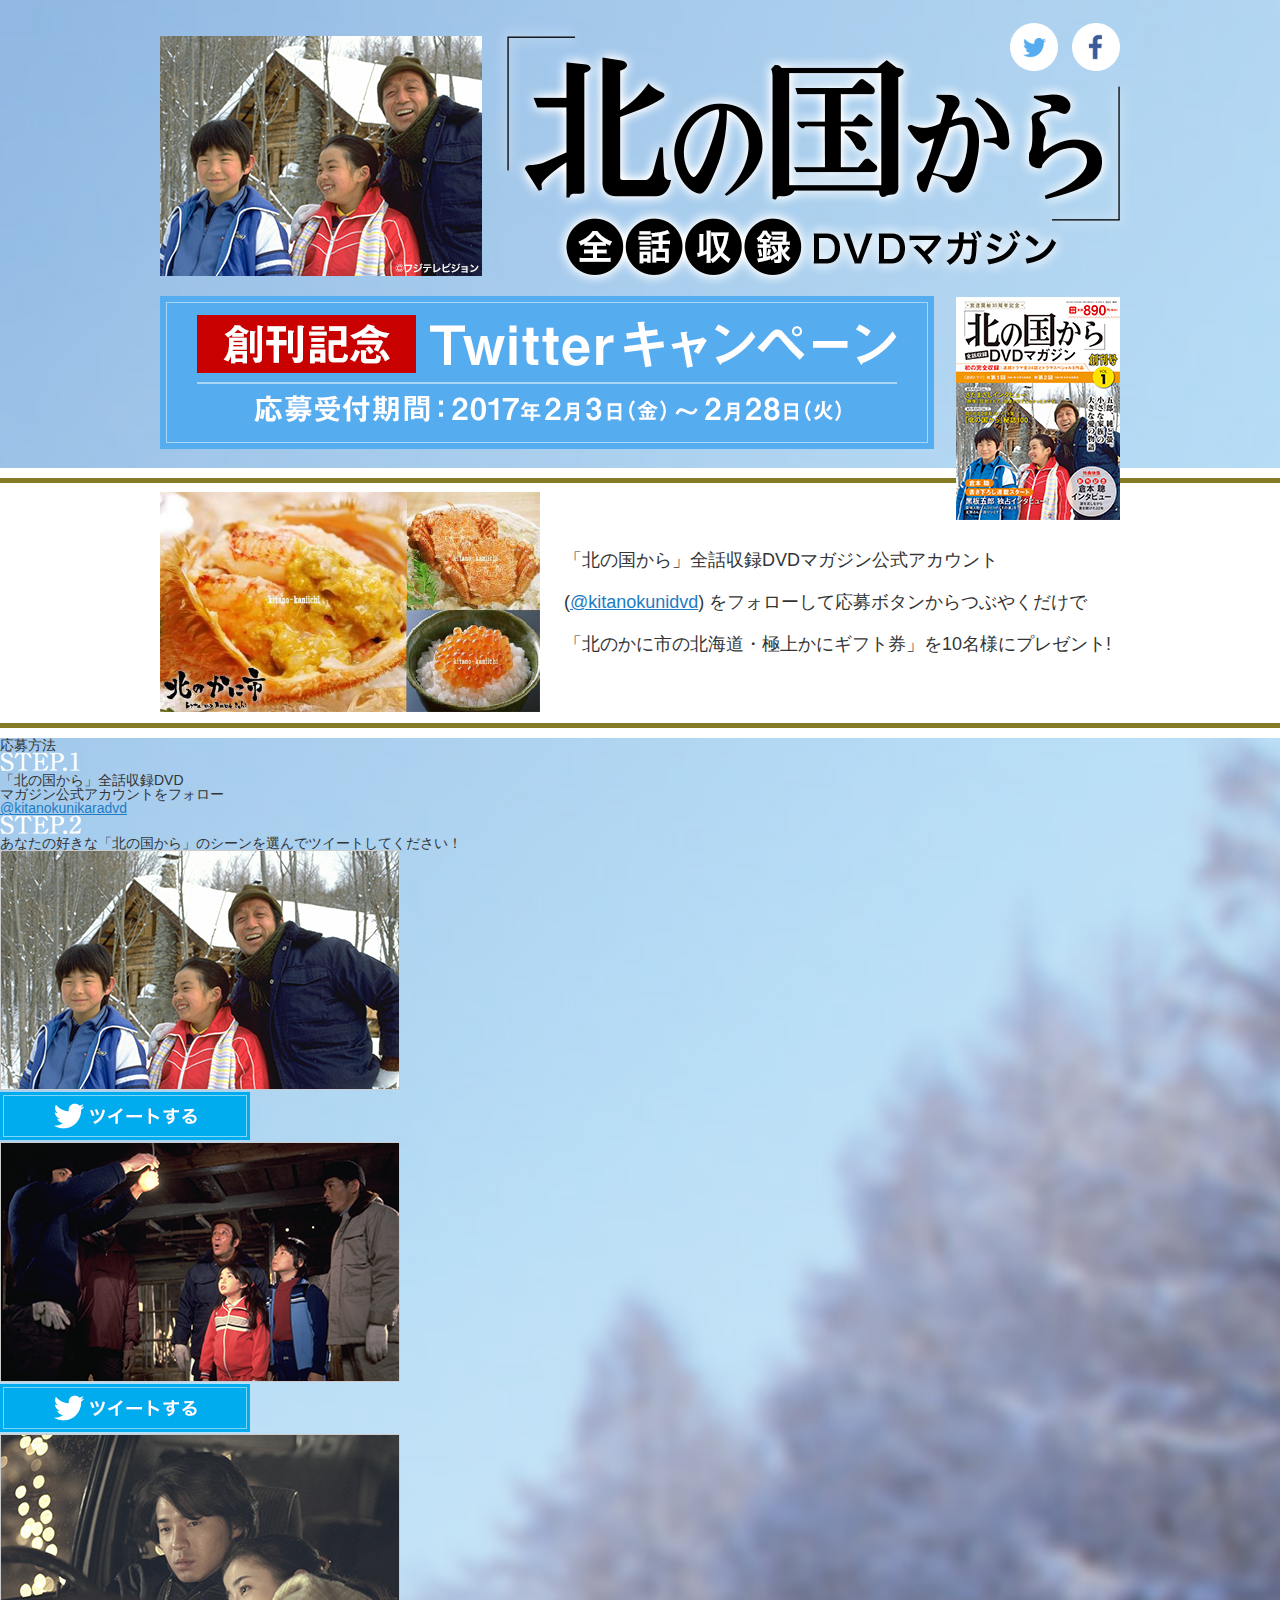
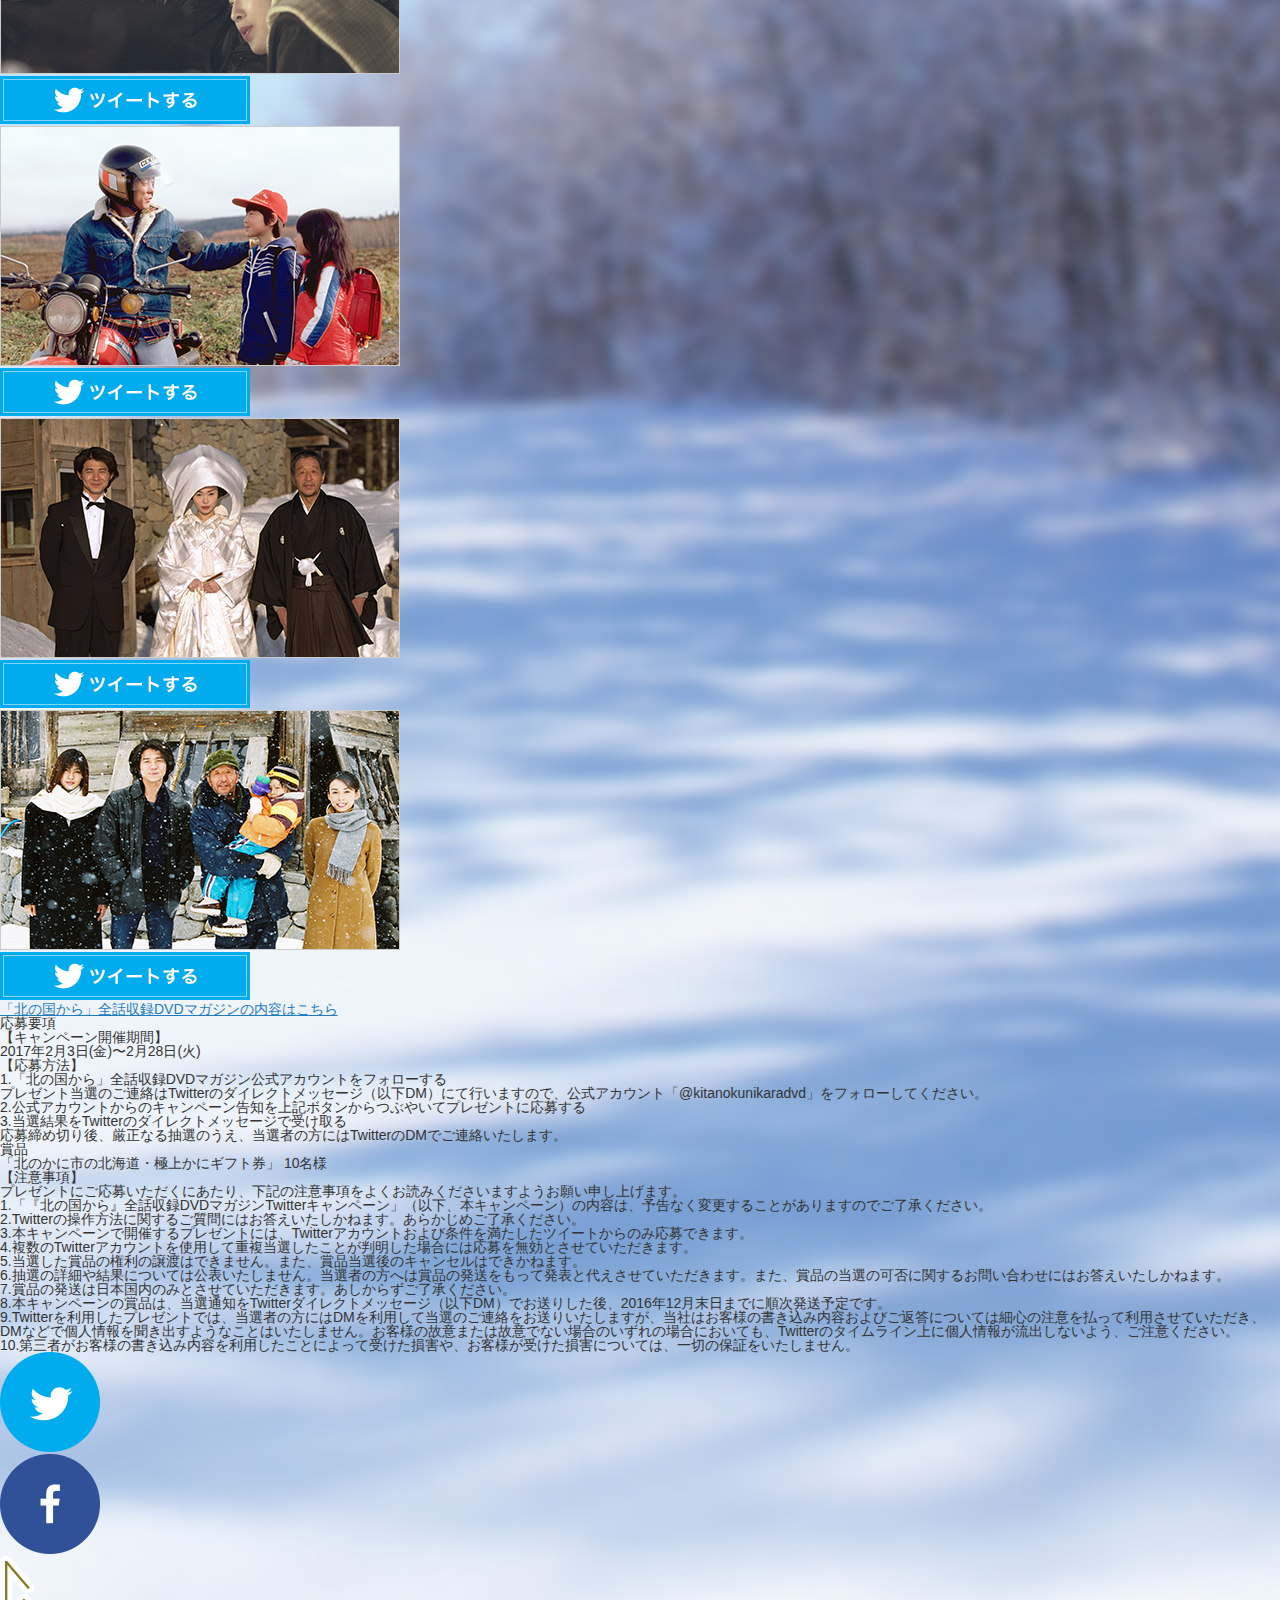
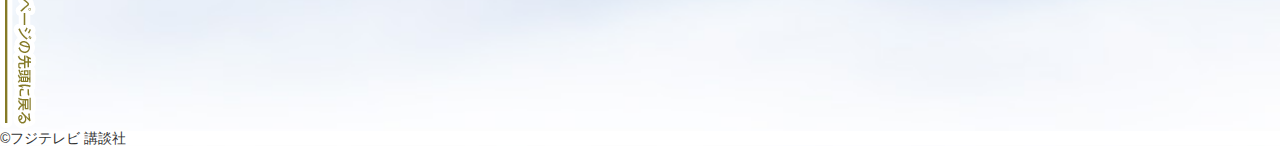
==== deploy/index.html @ 8d6d825a "[modify] 応募方法エリアの入れ子要素を変更" ====
<!DOCTYPE html>
<html lang="ja">
<head>
    <meta charset="UTF-8">
    <meta http-equiv="x-ua-compatible" content="ie=edge">
    <meta name="viewport" content="width=device-width, initial-scale=1">
    <meta name="keywords" content="ドラマ,田中邦衛,BSフジ" />
    <meta name="description" content="連続テレビドラマ全24話・ドラマスペシャル8作品を完全収録！ DVDマガジンだけの貴重な特典映像も満載！" />
    <meta property="og:title" content="国民的人気ドラマ「北の国から」初のDVDマガジンが創刊！">
    <meta property="og:url" content="http://kitanokunikara.jp/">
    <meta property="og:type" content="website" />
    <meta property="og:description" content="2017年2月28日(火)発売！連続テレビドラマ全24話・ドラマスペシャル8作品を完全収録！ DVDマガジンだけの貴重な特典映像も満載！">
    <meta property="og:image" content="http://pochi-pochi.net/images/ogp.png">
    <meta property="og:site_name" content="○○">
    <meta name="twitter:card" content="summary_large_image" />
    <meta name="twitter:title" content="○○" />
    <meta name="twitter:description" content="○○" />
    <meta name="twitter:image" content="http://pochi-pochi.net/images/ogp.png" />
    <title>「北の国から」全話収録DVDマガジン 2017年2月28日(火)創刊│講談社</title>
    <!--[if lt IE 9]><script src="//html5shiv.googlecode.com/svn/trunk/html5.js"></script><![endif]-->
    <link rel="stylesheet" type="text/css" media="all" href="styles/main.css">
</head>
<body id="top">
    <section class="mv_area">
        <div class="mv_contents">
            <h1><img src="images/mv_ttl.png" alt="北の国から 全話収録DVDマガジン"></h1>
            <p class="mv_copy">創刊記念Twitterキャンペーン 応募受付期間：2017年2月3日（金）〜2月28日（火）</p>
            <p class="mv_thumb">北の国から 全話収録DVDマガジン</p>
            <p class="mv_item">北の国から 全話収録DVDマガジン</p>
            <ul class="mv_sns">
                <li><a href=""><img src="images/mv_tw.png" alt="ツイートする" width="48"></a></li>
                <li><a href=""><img src="images/mv_fb.png" alt="Facebookでシェアする" width="48"></a></li>
            </ul>
        </div>
    </section><!-- .mv_area -->
    <section class="lead_area">
        <div class="lead_contents">
            <p class="lead_txt">「北の国から」全話収録DVDマガジン公式アカウント(<a href="">@kitanokunidvd</a>) をフォローして応募ボタンからつぶやくだけで「北のかに市の北海道・極上かにギフト券」を10名様にプレゼント!</p>
            <p class="lead_img"><img src="images/lead_img.png" alt="北のカニ市" width="380"></p>
        </div>
    </section><!-- .lead_area -->
    <section class="steps_area">
        <h2 class="steps_ttl">応募方法</h2>
        <div class="step1_wrap">
            <div class="step1 steps_box">
                <div class="steps_inner">
                    <h3 class="steps_num"><img src="images/step1_num.png" alt="STEP.1" width="80"></h3>
                    <p class="steps_desc">「北の国から」全話収録DVD<br>マガジン公式アカウントをフォロー</p>
                    <p class="steps_follow"><a href="">@kitanokunikaradvd</a></p>
                </div>
            </div>
        </div>
        <div class="step2 steps_box">
            <div class="steps_inner">
                <h3 class="steps_num"><img src="images/step2_num.png" alt="STEP.2" width="81"></h3>
                <p class="steps_desc">あなたの好きな「北の国から」のシーンを選んでツイートしてください！</p>
                <ul class="steps_tweet">
                    <li>
                        <p class="steps_tweet_thumb"><img src="images/steps_tweet_thumb1.png"></p>
                        <p class="steps_tweet_btn"><a href=""><img src="images/steps_tweet_btn.png" alt="ツイートする"></a></p>
                    </li>
                    <li>
                        <p class="steps_tweet_thumb"><img src="images/steps_tweet_thumb2.png"></p>
                        <p class="steps_tweet_btn"><a href=""><img src="images/steps_tweet_btn.png" alt="ツイートする"></a></p>
                    </li>
                    <li>
                        <p class="steps_tweet_thumb"><img src="images/steps_tweet_thumb3.png"></p>
                        <p class="steps_tweet_btn"><a href=""><img src="images/steps_tweet_btn.png" alt="ツイートする"></a></p>
                    </li>
                    <li>
                        <p class="steps_tweet_thumb"><img src="images/steps_tweet_thumb4.png"></p>
                        <p class="steps_tweet_btn"><a href=""><img src="images/steps_tweet_btn.png" alt="ツイートする"></a></p>
                    </li>
                    <li>
                        <p class="steps_tweet_thumb"><img src="images/steps_tweet_thumb5.png"></p>
                        <p class="steps_tweet_btn"><a href=""><img src="images/steps_tweet_btn.png" alt="ツイートする"></a></p>
                    </li>
                    <li>
                        <p class="steps_tweet_thumb"><img src="images/steps_tweet_thumb6.png"></p>
                        <p class="steps_tweet_btn"><img src="images/steps_tweet_btn.png" alt="ツイートする"></p>
                    </li>
                </ul>
            </div>
            <p class="steps_more_btn"><a href="">「北の国から」全話収録DVDマガジンの内容はこちら</a></p>
        </div>
    </section><!-- .steps_area -->
    <section class="guideline_area">
        <h2 class="guideline_ttl">応募要項</h2>
        <div class="guideline_contents">
            <h3 class="guideline_date">【キャンペーン開催期間】</h3>
            <p class="guideline_date_txt guideline_txt">2017年2月3日(金)〜2月28日(火)</p>
            <h3 class="guideline_howto">【応募方法】</h3>
            <ol class="guideline_howto_list guideline_txt">
                <li>1.「北の国から」全話収録DVDマガジン公式アカウントをフォローする<br>プレゼント当選のご連絡はTwitterのダイレクトメッセージ（以下DM）にて行いますので、公式アカウント「@kitanokunikaradvd」をフォローしてください。</li>
                <li>2.公式アカウントからのキャンペーン告知を上記ボタンからつぶやいてプレゼントに応募する</li>
                <li>3.当選結果をTwitterのダイレクトメッセージで受け取る<br>応募締め切り後、厳正なる抽選のうえ、当選者の方にはTwitterのDMでご連絡いたします。</li>
            </ol>
            <h3 class="guideline_present">賞品</h3>
            <p class="guideline_txt">「北のかに市の北海道・極上かにギフト券」 10名様</p>
            <h3 class="guideline_attention">【注意事項】</h3>
            <p class="guideline_attention_lead">プレゼントにご応募いただくにあたり、下記の注意事項をよくお読みくださいますようお願い申し上げます。</p>
            <ol class="guideline_attention_list guideline_txt">
                <li>1.「『北の国から』全話収録DVDマガジンTwitterキャンペーン」（以下、本キャンペーン）の内容は、予告なく変更することがありますのでご了承ください。</li>
                <li>2.Twitterの操作方法に関するご質問にはお答えいたしかねます。あらかじめご了承ください。</li>
                <li>3.本キャンペーンで開催するプレゼントには、Twitterアカウントおよび条件を満たしたツイートからのみ応募できます。</li>
                <li>4.複数のTwitterアカウントを使用して重複当選したことが判明した場合には応募を無効とさせていただきます。</li>
                <li>5.当選した賞品の権利の譲渡はできません。また、賞品当選後のキャンセルはできかねます。</li>
                <li>6.抽選の詳細や結果については公表いたしません。当選者の方へは賞品の発送をもって発表と代えさせていただきます。また、賞品の当選の可否に関するお問い合わせにはお答えいたしかねます。</li>
                <li>7.賞品の発送は日本国内のみとさせていただきます。あしからずご了承ください。</li>
                <li>8.本キャンペーンの賞品は、当選通知をTwitterダイレクトメッセージ（以下DM）でお送りした後、2016年12月末日までに順次発送予定です。</li>
                <li>9.Twitterを利用したプレゼントでは、当選者の方にはDMを利用して当選のご連絡をお送りいたしますが、当社はお客様の書き込み内容およびご返答については細心の注意を払って利用させていただき、DMなどで個人情報を聞き出すようなことはいたしません。お客様の故意または故意でない場合のいずれの場合においても、Twitterのタイムライン上に個人情報が流出しないよう、ご注意ください。</li>
                <li>10.第三者がお客様の書き込み内容を利用したことによって受けた損害や、お客様が受けた損害については、一切の保証をいたしません。</li>
            </ol>
        </div>
    </section><!-- .guideline_area -->
    <ul class="footer_sns">
        <li><a href=""><img src="images/footer_tw_btn.png" alt="ツイートする"></a></li>
        <li><a href=""><img src="images/footer_fb_btn.png" alt="Facebookでシェアする"></a></li>
    </ul>
    <p class="top_page_btn"><a href=""><img src="images/top_page_btn.png" alt="ページの先頭に戻る"></a></p>
    <footer>
        <p class="copyright">&copy;フジテレビ 講談社</p>
    </footer>
    <script src="scripts/main.js"></script>
</body>
</html>
---- deploy/styles/main.css ----
﻿html,body,div,span,applet,object,iframe,h1,h2,h3,h4,h5,h6,p,blockquote,pre,a,abbr,acronym,address,big,cite,code,del,dfn,em,img,ins,kbd,q,s,samp,small,strike,strong,sub,sup,tt,var,b,u,i,center,dl,dt,dd,ol,ul,li,fieldset,form,label,legend,table,caption,tbody,tfoot,thead,tr,th,td,article,aside,canvas,details,embed,figure,figcaption,footer,header,hgroup,menu,nav,output,ruby,section,summary,time,mark,audio,video{margin:0;padding:0;border:0;font-size:100%;font:inherit;vertical-align:baseline}article,aside,details,figcaption,figure,footer,header,hgroup,menu,nav,section{display:block}body{line-height:1}ol,ul{list-style:none}blockquote,q{quotes:none}blockquote:before,blockquote:after,q:before,q:after{content:'';content:none}table{border-collapse:collapse;border-spacing:0}.mv_area .mv_contents,.lead_area .lead_contents,footer .footer_contens{position:relative}@media screen and (min-width: 769px), print{.mv_area .mv_contents,.lead_area .lead_contents,footer .footer_contens{width:960px;margin-left:auto;margin-right:auto}}@media screen and (max-width: 768px){.mv_area .mv_contents,.lead_area .lead_contents,footer .footer_contens{width:87.5%;margin:0 auto}}@media screen and (max-width: 768px){.only_pc{display:none}}.only_sp{display:none}@media screen and (max-width: 768px){.only_sp{display:inherit}}@media screen and (min-width: 769px), print{.btnImg_hover{transition:all 0.3s cubic-bezier(0.42, 0, 0.58, 1)}.btnImg_hover:hover{opacity:0.6}}.subsmall{display:inline-block;text-indent:0;-webkit-transform:scale(0.8);-ms-transform:scale(0.8);transform:scale(0.8);-webkit-transform-origin:25% 70%;-ms-transform-origin:25% 70%;transform-origin:25% 70%}body{background-color:#fff;color:#333434;font-family:"ヒラギノ角ゴ ProN W3", "Hiragino Kaku Gothic ProN", "メイリオ", Meiryo, sans-serif}body>img{position:absolute}@media screen and (max-width: 768px){body>img{max-width:100%;height:auto}}@media screen and (min-width: 769px), print{body{font-size:14px;min-width:960px;background:url(../images/bg_overall.jpg) no-repeat 50% 0;background-size:100% auto}}@media screen and (max-width: 768px){body{min-width:inherit;-webkit-text-size-adjust:100%}}a,a:link,a:visited,a:hover,a:active{color:#1e7cc3}@media screen and (min-width: 769px), print{.mv_area .mv_contents{position:relative;margin:0 auto;padding-top:23px}}@media screen and (max-width: 768px){.mv_area .mv_contents{padding-top:20px}}@media screen and (min-width: 769px), print{.mv_area .mv_contents h1{position:absolute;top:23px;right:-13px}}@media screen and (min-width: 769px), print{.mv_area .mv_contents .mv_copy{position:absolute;top:296px;display:block;width:774px;height:153px;background:url("../images/mv_copy.png") no-repeat 50% 50%;text-indent:-9999px}}@media screen and (min-width: 769px), print{.mv_area .mv_contents .mv_thumb{position:absolute;top:36px;display:block;width:322px;height:240px;background:url("../images/mv_thumb.png") no-repeat 50% 50%;text-indent:-9999px}}@media screen and (min-width: 769px), print{.mv_area .mv_contents .mv_item{position:absolute;top:297px;right:0;display:block;width:164px;height:223px;background:url("../images/mv_item.png") no-repeat 50% 50%;text-indent:-9999px}}.mv_area .mv_contents .mv_sns{display:flex;justify-content:space-between;position:relative}@media screen and (min-width: 769px), print{.mv_area .mv_contents .mv_sns{width:110px;float:right}}.lead_area{clear:right}@media screen and (min-width: 769px), print{.lead_area{*zoom:1;margin-top:445px;background:url(../images/lead_bg.gif)}.lead_area:after{content:"";display:block;clear:both}}.lead_area .lead_contents{*zoom:1}.lead_area .lead_contents:after{content:"";display:block;clear:both}@media screen and (min-width: 769px), print{.lead_area .lead_contents{padding:9px 0}}@media screen and (min-width: 769px), print{.lead_area .lead_txt{float:right;width:556px;font-size:18px;line-height:2.33em;padding-top:48px}}@media screen and (min-width: 769px), print{.lead_area .lead_img{float:left}}.lead_area:before{content:"";display:block;height:15px;background:url(../images/lead_bg_top.gif) repeat-x}.lead_area:after{content:"";display:block;height:15px;background:url(../images/lead_bg_bottom.gif) repeat-x}footer{background-color:#fff}@media screen and (min-width: 769px), print{footer .footer_contens{margin:0 auto;padding:20px 0}}@media screen and (max-width: 768px){footer .footer_contens{padding:20px 0}}footer .footer_contens .copyright{text-align:center}@media screen and (min-width: 769px), print{footer .footer_contens .copyright{font-family:"Quicksand", "游ゴシック", "Yu Gothic", YuGothic, "ヒラギノ角ゴ ProN W3", "Hiragino Kaku Gothic ProN", "メイリオ", Meiryo, sans-serif;font-size:10px;line-height:1em}}@media screen and (max-width: 768px){footer .footer_contens .copyright{width:100%;font-size:8px}}

/*# sourceMappingURL=../_maps/main.css.map */
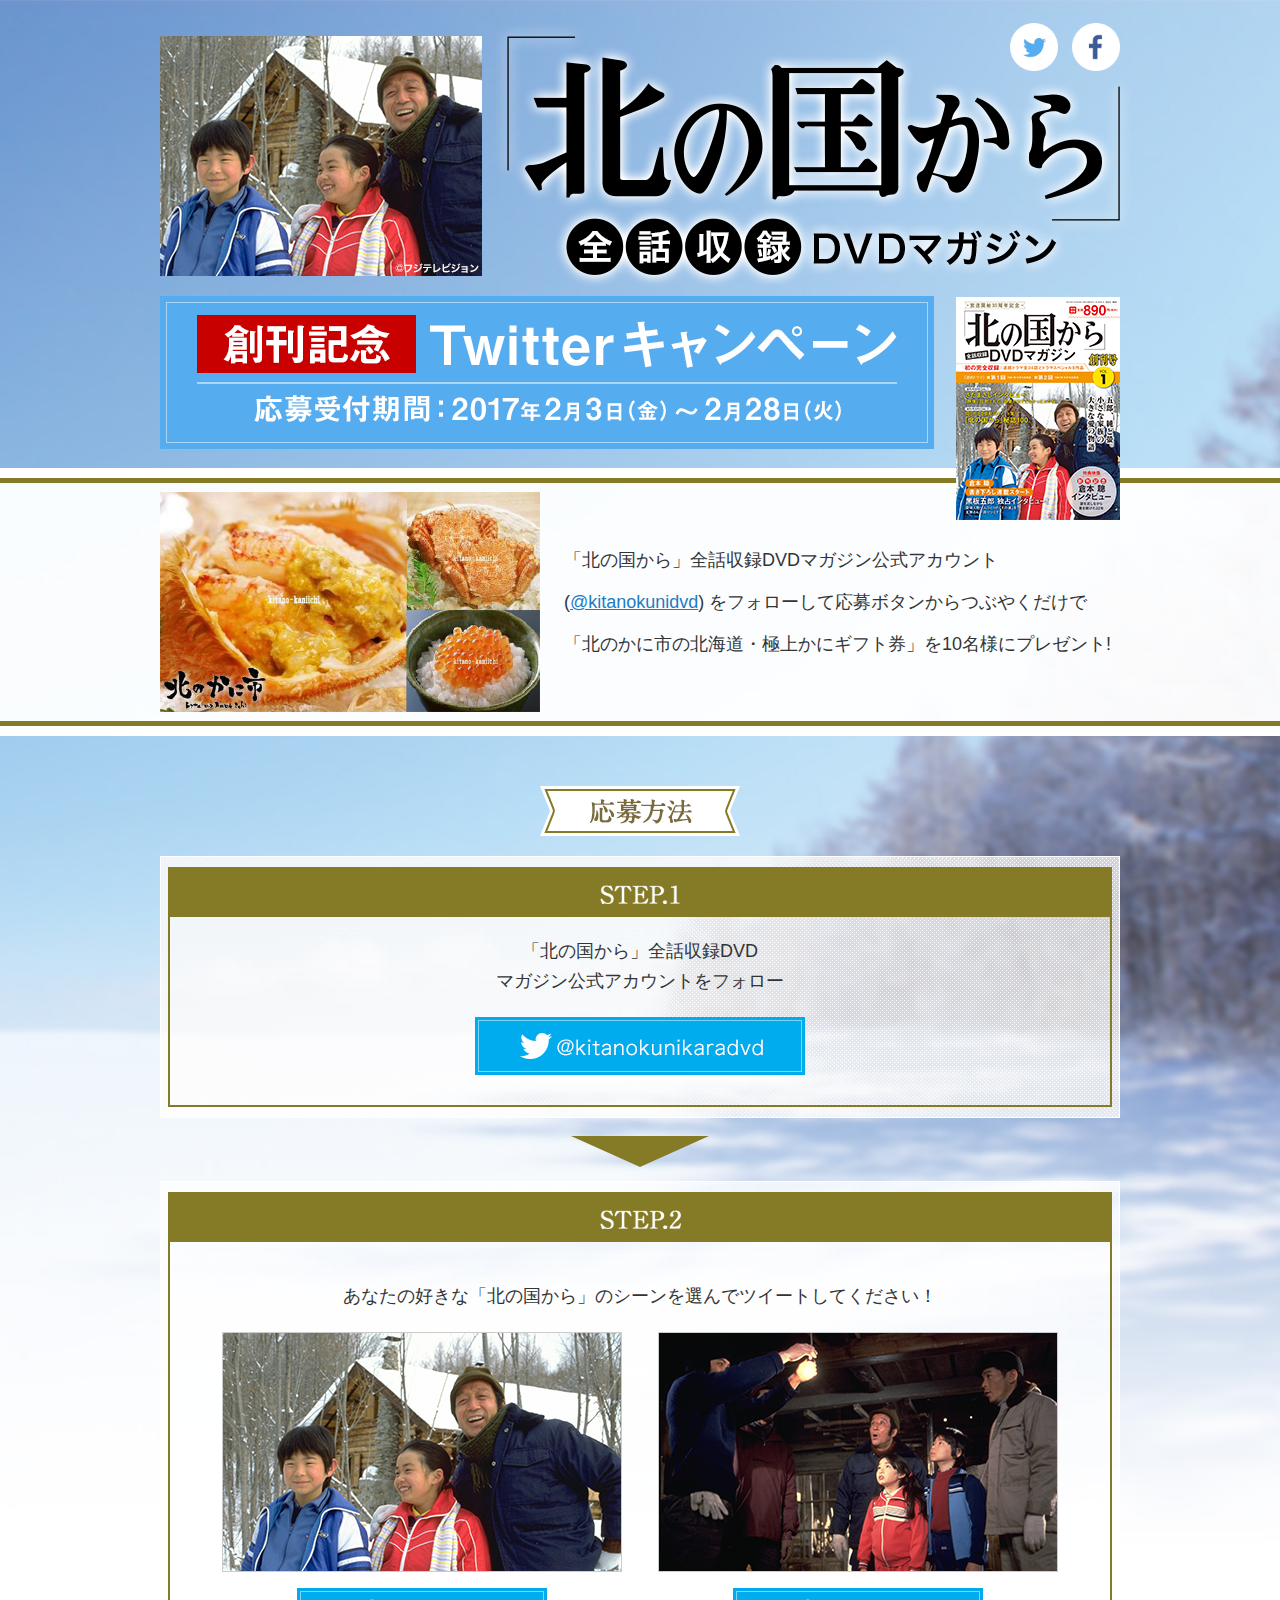
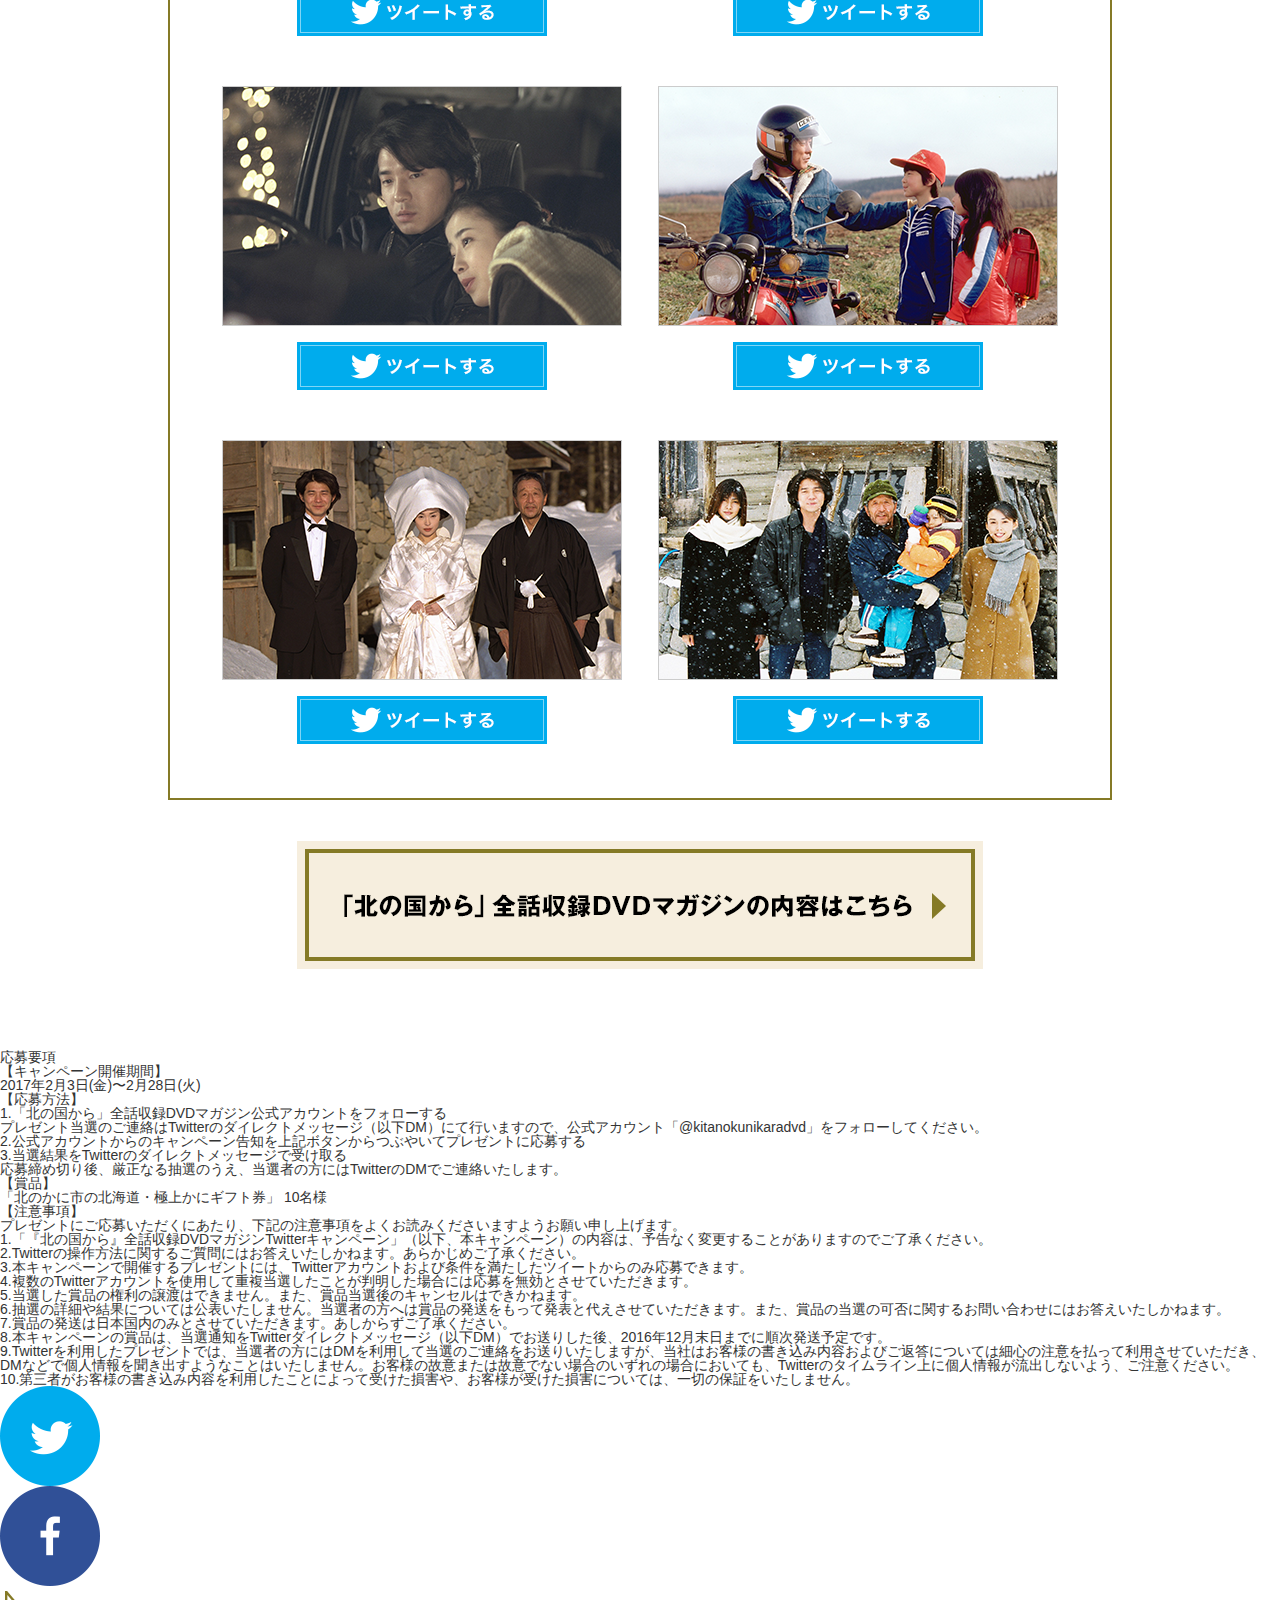
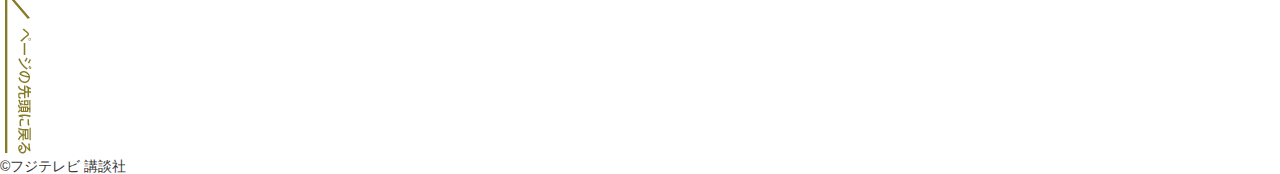
==== commit bf54d3c4: "[modify] 要素の入れ子構造を変更" ====
--- a/deploy/index.html
+++ b/deploy/index.html
@@ -81,8 +81,8 @@
                     </li>
                 </ul>
             </div>
-            <p class="steps_more_btn"><a href="">「北の国から」全話収録DVDマガジンの内容はこちら</a></p>
         </div>
+        <p class="steps_more_btn"><a href="">「北の国から」全話収録DVDマガジンの内容はこちら</a></p>
     </section><!-- .steps_area -->
     <section class="guideline_area">
         <h2 class="guideline_ttl">応募要項</h2>
@@ -95,7 +95,7 @@
                 <li>2.公式アカウントからのキャンペーン告知を上記ボタンからつぶやいてプレゼントに応募する</li>
                 <li>3.当選結果をTwitterのダイレクトメッセージで受け取る<br>応募締め切り後、厳正なる抽選のうえ、当選者の方にはTwitterのDMでご連絡いたします。</li>
             </ol>
-            <h3 class="guideline_present">賞品</h3>
+            <h3 class="guideline_present">【賞品】</h3>
             <p class="guideline_txt">「北のかに市の北海道・極上かにギフト券」 10名様</p>
             <h3 class="guideline_attention">【注意事項】</h3>
             <p class="guideline_attention_lead">プレゼントにご応募いただくにあたり、下記の注意事項をよくお読みくださいますようお願い申し上げます。</p>
--- a/deploy/styles/main.css
+++ b/deploy/styles/main.css
@@ -1,3 +1,3 @@
-﻿html,body,div,span,applet,object,iframe,h1,h2,h3,h4,h5,h6,p,blockquote,pre,a,abbr,acronym,address,big,cite,code,del,dfn,em,img,ins,kbd,q,s,samp,small,strike,strong,sub,sup,tt,var,b,u,i,center,dl,dt,dd,ol,ul,li,fieldset,form,label,legend,table,caption,tbody,tfoot,thead,tr,th,td,article,aside,canvas,details,embed,figure,figcaption,footer,header,hgroup,menu,nav,output,ruby,section,summary,time,mark,audio,video{margin:0;padding:0;border:0;font-size:100%;font:inherit;vertical-align:baseline}article,aside,details,figcaption,figure,footer,header,hgroup,menu,nav,section{display:block}body{line-height:1}ol,ul{list-style:none}blockquote,q{quotes:none}blockquote:before,blockquote:after,q:before,q:after{content:'';content:none}table{border-collapse:collapse;border-spacing:0}.mv_area .mv_contents,.lead_area .lead_contents,footer .footer_contens{position:relative}@media screen and (min-width: 769px), print{.mv_area .mv_contents,.lead_area .lead_contents,footer .footer_contens{width:960px;margin-left:auto;margin-right:auto}}@media screen and (max-width: 768px){.mv_area .mv_contents,.lead_area .lead_contents,footer .footer_contens{width:87.5%;margin:0 auto}}@media screen and (max-width: 768px){.only_pc{display:none}}.only_sp{display:none}@media screen and (max-width: 768px){.only_sp{display:inherit}}@media screen and (min-width: 769px), print{.btnImg_hover{transition:all 0.3s cubic-bezier(0.42, 0, 0.58, 1)}.btnImg_hover:hover{opacity:0.6}}.subsmall{display:inline-block;text-indent:0;-webkit-transform:scale(0.8);-ms-transform:scale(0.8);transform:scale(0.8);-webkit-transform-origin:25% 70%;-ms-transform-origin:25% 70%;transform-origin:25% 70%}body{background-color:#fff;color:#333434;font-family:"ヒラギノ角ゴ ProN W3", "Hiragino Kaku Gothic ProN", "メイリオ", Meiryo, sans-serif}body>img{position:absolute}@media screen and (max-width: 768px){body>img{max-width:100%;height:auto}}@media screen and (min-width: 769px), print{body{font-size:14px;min-width:960px;background:url(../images/bg_overall.jpg) no-repeat 50% 0;background-size:100% auto}}@media screen and (max-width: 768px){body{min-width:inherit;-webkit-text-size-adjust:100%}}a,a:link,a:visited,a:hover,a:active{color:#1e7cc3}@media screen and (min-width: 769px), print{.mv_area .mv_contents{position:relative;margin:0 auto;padding-top:23px}}@media screen and (max-width: 768px){.mv_area .mv_contents{padding-top:20px}}@media screen and (min-width: 769px), print{.mv_area .mv_contents h1{position:absolute;top:23px;right:-13px}}@media screen and (min-width: 769px), print{.mv_area .mv_contents .mv_copy{position:absolute;top:296px;display:block;width:774px;height:153px;background:url("../images/mv_copy.png") no-repeat 50% 50%;text-indent:-9999px}}@media screen and (min-width: 769px), print{.mv_area .mv_contents .mv_thumb{position:absolute;top:36px;display:block;width:322px;height:240px;background:url("../images/mv_thumb.png") no-repeat 50% 50%;text-indent:-9999px}}@media screen and (min-width: 769px), print{.mv_area .mv_contents .mv_item{position:absolute;top:297px;right:0;display:block;width:164px;height:223px;background:url("../images/mv_item.png") no-repeat 50% 50%;text-indent:-9999px}}.mv_area .mv_contents .mv_sns{display:flex;justify-content:space-between;position:relative}@media screen and (min-width: 769px), print{.mv_area .mv_contents .mv_sns{width:110px;float:right}}.lead_area{clear:right}@media screen and (min-width: 769px), print{.lead_area{*zoom:1;margin-top:445px;background:url(../images/lead_bg.gif)}.lead_area:after{content:"";display:block;clear:both}}.lead_area .lead_contents{*zoom:1}.lead_area .lead_contents:after{content:"";display:block;clear:both}@media screen and (min-width: 769px), print{.lead_area .lead_contents{padding:9px 0}}@media screen and (min-width: 769px), print{.lead_area .lead_txt{float:right;width:556px;font-size:18px;line-height:2.33em;padding-top:48px}}@media screen and (min-width: 769px), print{.lead_area .lead_img{float:left}}.lead_area:before{content:"";display:block;height:15px;background:url(../images/lead_bg_top.gif) repeat-x}.lead_area:after{content:"";display:block;height:15px;background:url(../images/lead_bg_bottom.gif) repeat-x}footer{background-color:#fff}@media screen and (min-width: 769px), print{footer .footer_contens{margin:0 auto;padding:20px 0}}@media screen and (max-width: 768px){footer .footer_contens{padding:20px 0}}footer .footer_contens .copyright{text-align:center}@media screen and (min-width: 769px), print{footer .footer_contens .copyright{font-family:"Quicksand", "游ゴシック", "Yu Gothic", YuGothic, "ヒラギノ角ゴ ProN W3", "Hiragino Kaku Gothic ProN", "メイリオ", Meiryo, sans-serif;font-size:10px;line-height:1em}}@media screen and (max-width: 768px){footer .footer_contens .copyright{width:100%;font-size:8px}}
+﻿html,body,div,span,applet,object,iframe,h1,h2,h3,h4,h5,h6,p,blockquote,pre,a,abbr,acronym,address,big,cite,code,del,dfn,em,img,ins,kbd,q,s,samp,small,strike,strong,sub,sup,tt,var,b,u,i,center,dl,dt,dd,ol,ul,li,fieldset,form,label,legend,table,caption,tbody,tfoot,thead,tr,th,td,article,aside,canvas,details,embed,figure,figcaption,footer,header,hgroup,menu,nav,output,ruby,section,summary,time,mark,audio,video{margin:0;padding:0;border:0;font-size:100%;font:inherit;vertical-align:baseline}article,aside,details,figcaption,figure,footer,header,hgroup,menu,nav,section{display:block}body{line-height:1}ol,ul{list-style:none}blockquote,q{quotes:none}blockquote:before,blockquote:after,q:before,q:after{content:'';content:none}table{border-collapse:collapse;border-spacing:0}.mv_area .mv_contents,.lead_area .lead_contents,.steps_area,footer .footer_contens{position:relative}@media screen and (min-width: 769px), print{.mv_area .mv_contents,.lead_area .lead_contents,.steps_area,footer .footer_contens{width:960px;margin-left:auto;margin-right:auto}}@media screen and (max-width: 768px){.mv_area .mv_contents,.lead_area .lead_contents,.steps_area,footer .footer_contens{width:87.5%;margin:0 auto}}@media screen and (max-width: 768px){.only_pc{display:none}}.only_sp{display:none}@media screen and (max-width: 768px){.only_sp{display:inherit}}@media screen and (min-width: 769px), print{.btnImg_hover{transition:all 0.3s cubic-bezier(0.42, 0, 0.58, 1)}.btnImg_hover:hover{opacity:0.6}}.subsmall{display:inline-block;text-indent:0;-webkit-transform:scale(0.8);-ms-transform:scale(0.8);transform:scale(0.8);-webkit-transform-origin:25% 70%;-ms-transform-origin:25% 70%;transform-origin:25% 70%}body{background-color:#fff;color:#333434;font-family:"ヒラギノ角ゴ ProN W3", "Hiragino Kaku Gothic ProN", "メイリオ", Meiryo, sans-serif}body img{vertical-align:bottom}@media screen and (max-width: 768px){body img{max-width:100%;height:auto}}@media screen and (min-width: 769px), print{body{font-size:14px;min-width:960px;background:url(../images/bg_overall.jpg) no-repeat 50% 0;background-size:100% auto}}@media screen and (max-width: 768px){body{min-width:inherit;-webkit-text-size-adjust:100%}}a,a:link,a:visited,a:hover,a:active{color:#1e7cc3}@media screen and (min-width: 769px), print{.mv_area .mv_contents{position:relative;margin:0 auto;padding-top:23px}}@media screen and (max-width: 768px){.mv_area .mv_contents{padding-top:20px}}@media screen and (min-width: 769px), print{.mv_area .mv_contents h1{position:absolute;top:23px;right:-13px}}@media screen and (min-width: 769px), print{.mv_area .mv_contents .mv_copy{position:absolute;top:296px;display:block;width:774px;height:153px;background:url("../images/mv_copy.png") no-repeat 50% 50%;text-indent:-9999px}}@media screen and (min-width: 769px), print{.mv_area .mv_contents .mv_thumb{position:absolute;top:36px;display:block;width:322px;height:240px;background:url("../images/mv_thumb.png") no-repeat 50% 50%;text-indent:-9999px}}@media screen and (min-width: 769px), print{.mv_area .mv_contents .mv_item{position:absolute;top:297px;right:0;display:block;width:164px;height:223px;background:url("../images/mv_item.png") no-repeat 50% 50%;text-indent:-9999px}}.mv_area .mv_contents .mv_sns{display:flex;justify-content:space-between;position:relative}@media screen and (min-width: 769px), print{.mv_area .mv_contents .mv_sns{width:110px;float:right}}.lead_area{clear:right}@media screen and (min-width: 769px), print{.lead_area{margin:445px 0 50px;background:url(../images/lead_bg.png)}}.lead_area .lead_contents{*zoom:1}.lead_area .lead_contents:after{content:"";display:block;clear:both}@media screen and (min-width: 769px), print{.lead_area .lead_contents{padding:9px 0}}@media screen and (min-width: 769px), print{.lead_area .lead_txt{float:right;width:556px;font-size:18px;line-height:2.33em;padding-top:48px}}@media screen and (min-width: 769px), print{.lead_area .lead_img{float:left}}.lead_area:before{content:"";display:block;height:15px;background:url(../images/lead_bg_top.png) repeat-x}.lead_area:after{content:"";display:block;height:15px;background:url(../images/lead_bg_bottom.png) repeat-x}@media screen and (min-width: 769px), print{.steps_area{margin-bottom:81px}}@media screen and (min-width: 769px), print{.steps_area .steps_ttl{margin:0 auto 20px;display:block;width:200px;height:50px;background:url("../images/step1_ttl.png") no-repeat 50% 50%;text-indent:-9999px}}.steps_area .steps_box{background:url(../images/steps_bg.png)}@media screen and (min-width: 769px), print{.steps_area .steps_box{padding:10px 0;border:1px solid #fff}}@media screen and (min-width: 769px), print{.steps_area .steps_inner{width:940px;margin:0 auto;border:2px solid #857a26}}.steps_area .steps_num{background-color:#857a26;text-align:center}@media screen and (min-width: 769px), print{.steps_area .steps_num{padding:16px 0 13px}}.steps_area .steps_desc{text-align:center}@media screen and (min-width: 769px), print{.steps_area .steps_desc{font-size:18px;line-height:1.66em}}.steps_area .step1_wrap:after{content:"";display:block;height:31px;margin-bottom:14px;background:url(../images/steps_next.png) no-repeat 50% 0}@media screen and (min-width: 769px), print{.steps_area .step1{margin-bottom:18px}}@media screen and (min-width: 769px), print{.steps_area .step1 .steps_desc{margin:20px 0}}.steps_area .step1 .steps_follow{margin:0 auto}@media screen and (min-width: 769px), print{.steps_area .step1 .steps_follow{margin-bottom:30px;display:block;width:330px;height:58px;background:url("../images/steps_follow_btn.png") no-repeat 50% 50%;text-indent:-9999px}.steps_area .step1 .steps_follow>a{display:block;height:58px}}@media screen and (min-width: 769px), print{.steps_area .step2 .steps_desc{margin:40px 0 20px}}.steps_area .step2 .steps_tweet{display:flex;flex-wrap:wrap;justify-content:space-between;margin:0 auto}@media screen and (min-width: 769px), print{.steps_area .step2 .steps_tweet{width:836px}}@media screen and (min-width: 769px), print{.steps_area .step2 .steps_tweet li{margin-bottom:50px}}@media screen and (min-width: 769px), print{.steps_area .step2 .steps_tweet li .steps_tweet_thumb{margin-bottom:16px}}.steps_area .step2 .steps_tweet li .steps_tweet_btn{text-align:center}.steps_area .step2 .steps_tweet li .steps_tweet_btn a{display:block}@media screen and (min-width: 769px), print{.steps_area .step2 .steps_tweet li:nth-child(5),.steps_area .step2 .steps_tweet li:last-child{margin-bottom:54px}}.steps_area .steps_more_btn{margin:0 auto}@media screen and (min-width: 769px), print{.steps_area .steps_more_btn{margin-top:30px;display:block;width:686px;height:128px;background:url("../images/steps_more_btn.png") no-repeat 50% 50%;text-indent:-9999px}}footer{background-color:#fff}@media screen and (min-width: 769px), print{footer .footer_contens{margin:0 auto;padding:20px 0}}@media screen and (max-width: 768px){footer .footer_contens{padding:20px 0}}footer .footer_contens .copyright{text-align:center}@media screen and (min-width: 769px), print{footer .footer_contens .copyright{font-family:"Quicksand", "游ゴシック", "Yu Gothic", YuGothic, "ヒラギノ角ゴ ProN W3", "Hiragino Kaku Gothic ProN", "メイリオ", Meiryo, sans-serif;font-size:10px;line-height:1em}}@media screen and (max-width: 768px){footer .footer_contens .copyright{width:100%;font-size:8px}}
 
 /*# sourceMappingURL=../_maps/main.css.map */
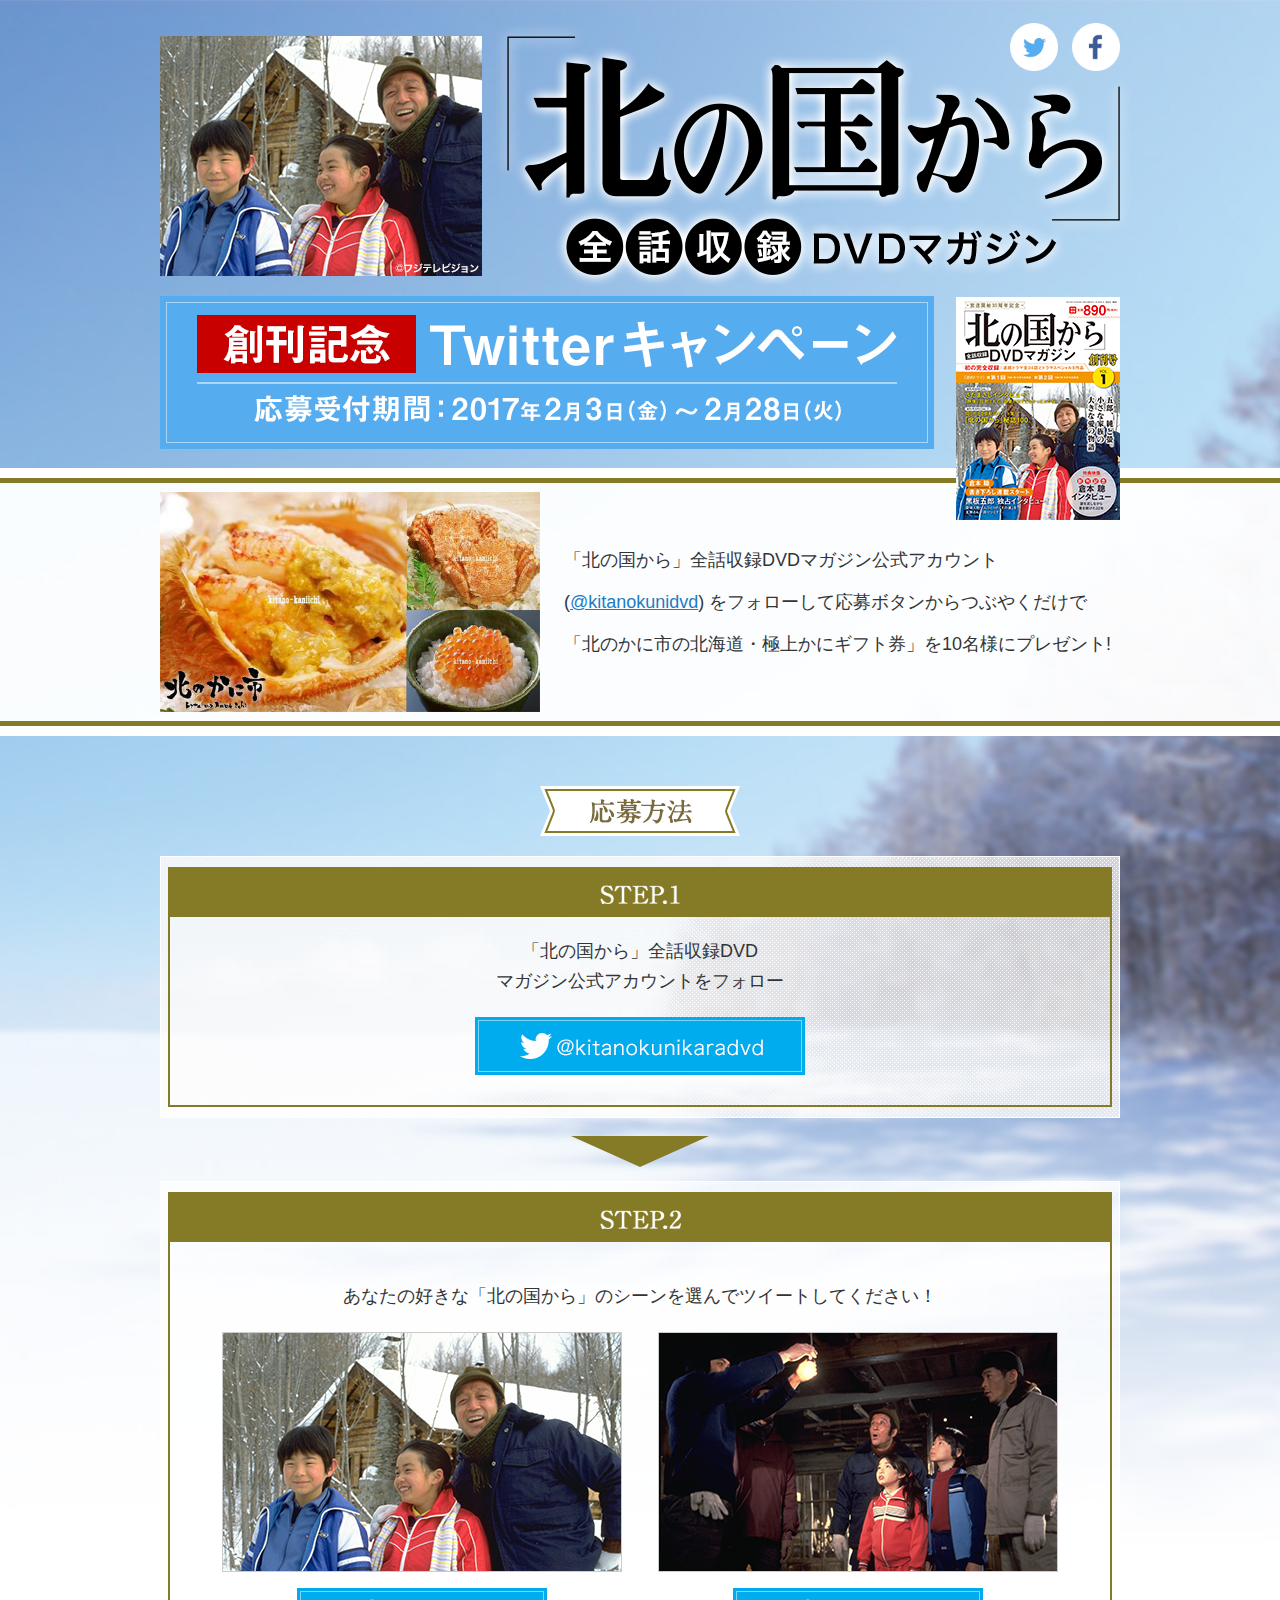
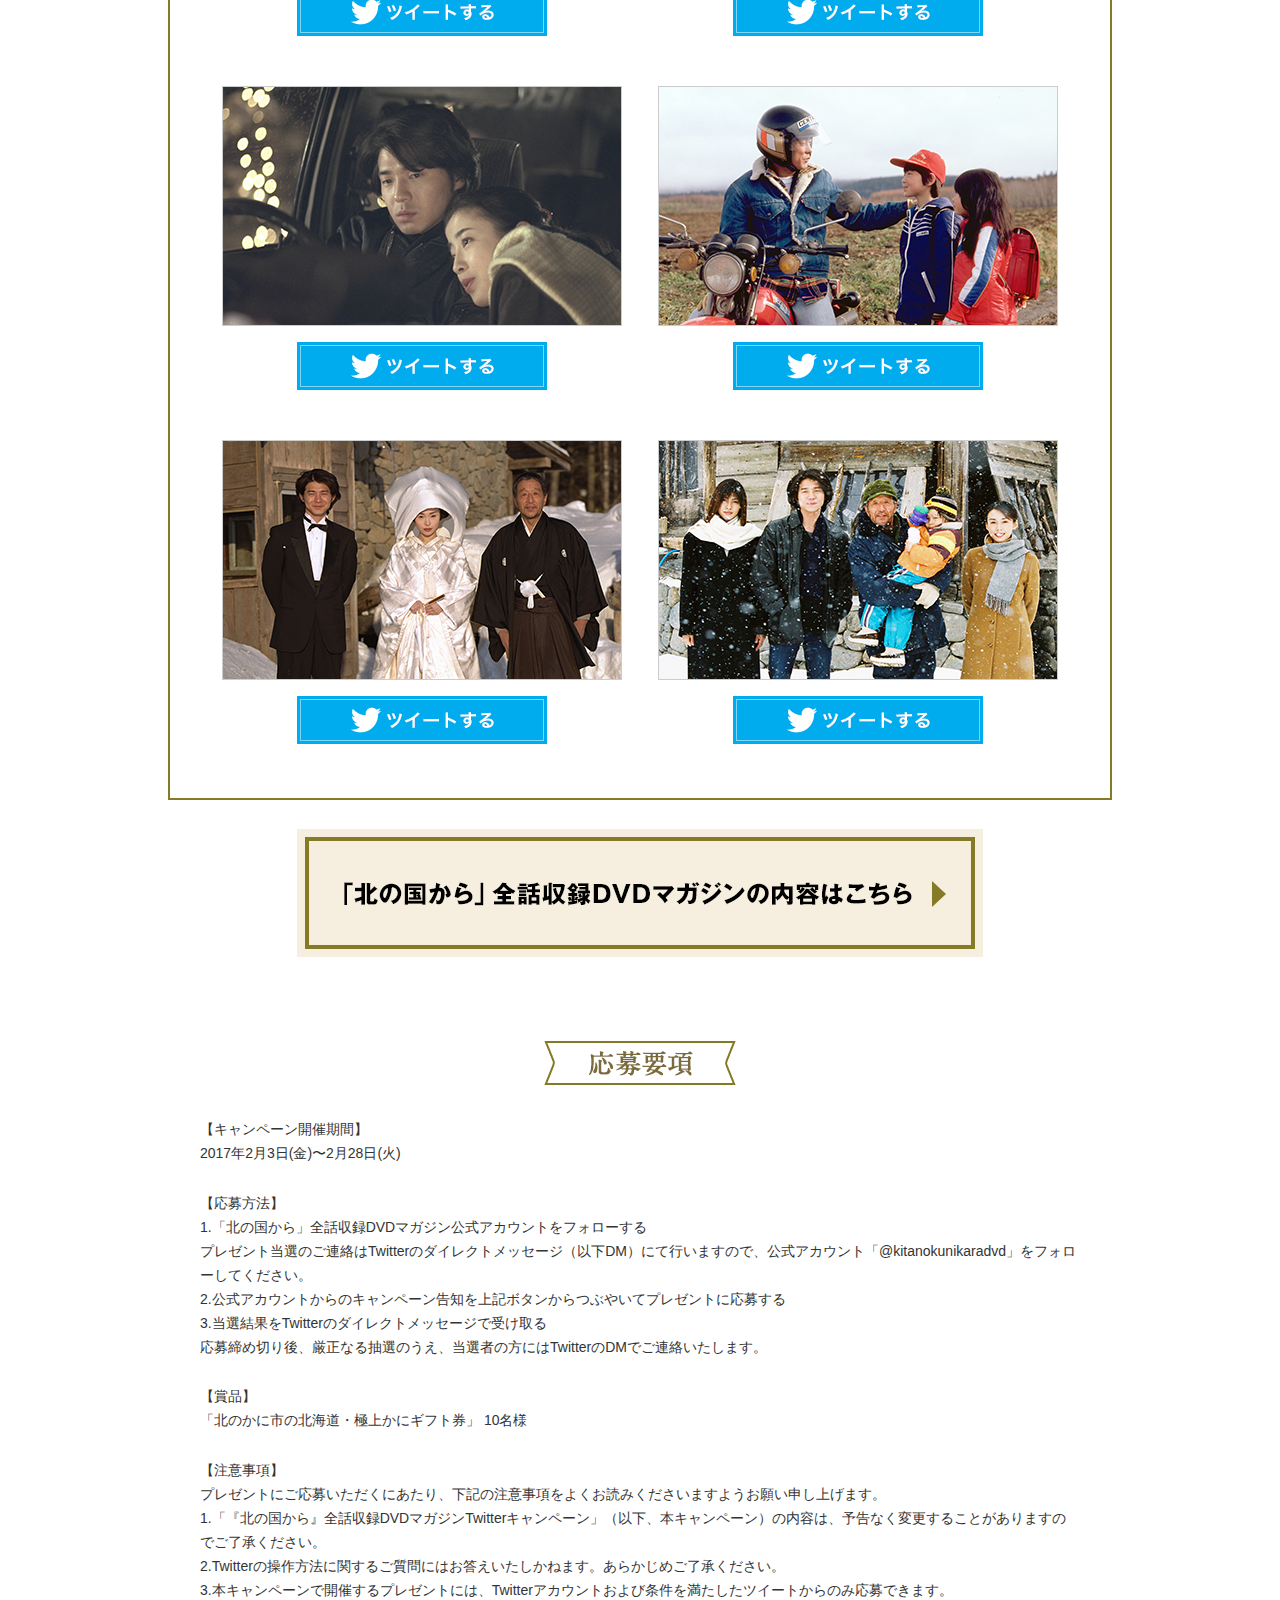
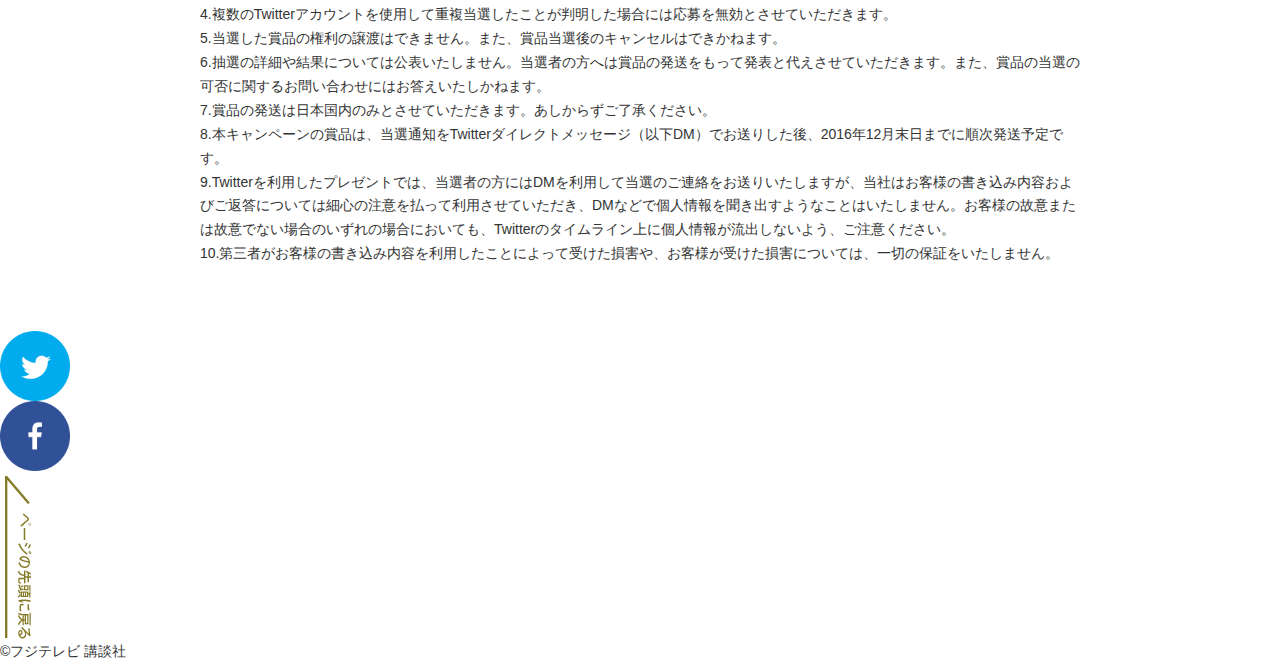
==== commit 1b8089d7: "[modify] 画像サイズの変更" ====
--- a/deploy/index.html
+++ b/deploy/index.html
@@ -114,8 +114,8 @@
         </div>
     </section><!-- .guideline_area -->
     <ul class="footer_sns">
-        <li><a href=""><img src="images/footer_tw_btn.png" alt="ツイートする"></a></li>
-        <li><a href=""><img src="images/footer_fb_btn.png" alt="Facebookでシェアする"></a></li>
+        <li><a href=""><img src="images/footer_tw_btn.png" alt="ツイートする" width="70"></a></li>
+        <li><a href=""><img src="images/footer_fb_btn.png" alt="Facebookでシェアする" width="70"></a></li>
     </ul>
     <p class="top_page_btn"><a href=""><img src="images/top_page_btn.png" alt="ページの先頭に戻る"></a></p>
     <footer>
--- a/deploy/styles/main.css
+++ b/deploy/styles/main.css
@@ -1,3 +1,3 @@
-﻿html,body,div,span,applet,object,iframe,h1,h2,h3,h4,h5,h6,p,blockquote,pre,a,abbr,acronym,address,big,cite,code,del,dfn,em,img,ins,kbd,q,s,samp,small,strike,strong,sub,sup,tt,var,b,u,i,center,dl,dt,dd,ol,ul,li,fieldset,form,label,legend,table,caption,tbody,tfoot,thead,tr,th,td,article,aside,canvas,details,embed,figure,figcaption,footer,header,hgroup,menu,nav,output,ruby,section,summary,time,mark,audio,video{margin:0;padding:0;border:0;font-size:100%;font:inherit;vertical-align:baseline}article,aside,details,figcaption,figure,footer,header,hgroup,menu,nav,section{display:block}body{line-height:1}ol,ul{list-style:none}blockquote,q{quotes:none}blockquote:before,blockquote:after,q:before,q:after{content:'';content:none}table{border-collapse:collapse;border-spacing:0}.mv_area .mv_contents,.lead_area .lead_contents,.steps_area,footer .footer_contens{position:relative}@media screen and (min-width: 769px), print{.mv_area .mv_contents,.lead_area .lead_contents,.steps_area,footer .footer_contens{width:960px;margin-left:auto;margin-right:auto}}@media screen and (max-width: 768px){.mv_area .mv_contents,.lead_area .lead_contents,.steps_area,footer .footer_contens{width:87.5%;margin:0 auto}}@media screen and (max-width: 768px){.only_pc{display:none}}.only_sp{display:none}@media screen and (max-width: 768px){.only_sp{display:inherit}}@media screen and (min-width: 769px), print{.btnImg_hover{transition:all 0.3s cubic-bezier(0.42, 0, 0.58, 1)}.btnImg_hover:hover{opacity:0.6}}.subsmall{display:inline-block;text-indent:0;-webkit-transform:scale(0.8);-ms-transform:scale(0.8);transform:scale(0.8);-webkit-transform-origin:25% 70%;-ms-transform-origin:25% 70%;transform-origin:25% 70%}body{background-color:#fff;color:#333434;font-family:"ヒラギノ角ゴ ProN W3", "Hiragino Kaku Gothic ProN", "メイリオ", Meiryo, sans-serif}body img{vertical-align:bottom}@media screen and (max-width: 768px){body img{max-width:100%;height:auto}}@media screen and (min-width: 769px), print{body{font-size:14px;min-width:960px;background:url(../images/bg_overall.jpg) no-repeat 50% 0;background-size:100% auto}}@media screen and (max-width: 768px){body{min-width:inherit;-webkit-text-size-adjust:100%}}a,a:link,a:visited,a:hover,a:active{color:#1e7cc3}@media screen and (min-width: 769px), print{.mv_area .mv_contents{position:relative;margin:0 auto;padding-top:23px}}@media screen and (max-width: 768px){.mv_area .mv_contents{padding-top:20px}}@media screen and (min-width: 769px), print{.mv_area .mv_contents h1{position:absolute;top:23px;right:-13px}}@media screen and (min-width: 769px), print{.mv_area .mv_contents .mv_copy{position:absolute;top:296px;display:block;width:774px;height:153px;background:url("../images/mv_copy.png") no-repeat 50% 50%;text-indent:-9999px}}@media screen and (min-width: 769px), print{.mv_area .mv_contents .mv_thumb{position:absolute;top:36px;display:block;width:322px;height:240px;background:url("../images/mv_thumb.png") no-repeat 50% 50%;text-indent:-9999px}}@media screen and (min-width: 769px), print{.mv_area .mv_contents .mv_item{position:absolute;top:297px;right:0;display:block;width:164px;height:223px;background:url("../images/mv_item.png") no-repeat 50% 50%;text-indent:-9999px}}.mv_area .mv_contents .mv_sns{display:flex;justify-content:space-between;position:relative}@media screen and (min-width: 769px), print{.mv_area .mv_contents .mv_sns{width:110px;float:right}}.lead_area{clear:right}@media screen and (min-width: 769px), print{.lead_area{margin:445px 0 50px;background:url(../images/lead_bg.png)}}.lead_area .lead_contents{*zoom:1}.lead_area .lead_contents:after{content:"";display:block;clear:both}@media screen and (min-width: 769px), print{.lead_area .lead_contents{padding:9px 0}}@media screen and (min-width: 769px), print{.lead_area .lead_txt{float:right;width:556px;font-size:18px;line-height:2.33em;padding-top:48px}}@media screen and (min-width: 769px), print{.lead_area .lead_img{float:left}}.lead_area:before{content:"";display:block;height:15px;background:url(../images/lead_bg_top.png) repeat-x}.lead_area:after{content:"";display:block;height:15px;background:url(../images/lead_bg_bottom.png) repeat-x}@media screen and (min-width: 769px), print{.steps_area{margin-bottom:81px}}@media screen and (min-width: 769px), print{.steps_area .steps_ttl{margin:0 auto 20px;display:block;width:200px;height:50px;background:url("../images/step1_ttl.png") no-repeat 50% 50%;text-indent:-9999px}}.steps_area .steps_box{background:url(../images/steps_bg.png)}@media screen and (min-width: 769px), print{.steps_area .steps_box{padding:10px 0;border:1px solid #fff}}@media screen and (min-width: 769px), print{.steps_area .steps_inner{width:940px;margin:0 auto;border:2px solid #857a26}}.steps_area .steps_num{background-color:#857a26;text-align:center}@media screen and (min-width: 769px), print{.steps_area .steps_num{padding:16px 0 13px}}.steps_area .steps_desc{text-align:center}@media screen and (min-width: 769px), print{.steps_area .steps_desc{font-size:18px;line-height:1.66em}}.steps_area .step1_wrap:after{content:"";display:block;height:31px;margin-bottom:14px;background:url(../images/steps_next.png) no-repeat 50% 0}@media screen and (min-width: 769px), print{.steps_area .step1{margin-bottom:18px}}@media screen and (min-width: 769px), print{.steps_area .step1 .steps_desc{margin:20px 0}}.steps_area .step1 .steps_follow{margin:0 auto}@media screen and (min-width: 769px), print{.steps_area .step1 .steps_follow{margin-bottom:30px;display:block;width:330px;height:58px;background:url("../images/steps_follow_btn.png") no-repeat 50% 50%;text-indent:-9999px}.steps_area .step1 .steps_follow>a{display:block;height:58px}}@media screen and (min-width: 769px), print{.steps_area .step2 .steps_desc{margin:40px 0 20px}}.steps_area .step2 .steps_tweet{display:flex;flex-wrap:wrap;justify-content:space-between;margin:0 auto}@media screen and (min-width: 769px), print{.steps_area .step2 .steps_tweet{width:836px}}@media screen and (min-width: 769px), print{.steps_area .step2 .steps_tweet li{margin-bottom:50px}}@media screen and (min-width: 769px), print{.steps_area .step2 .steps_tweet li .steps_tweet_thumb{margin-bottom:16px}}.steps_area .step2 .steps_tweet li .steps_tweet_btn{text-align:center}.steps_area .step2 .steps_tweet li .steps_tweet_btn a{display:block}@media screen and (min-width: 769px), print{.steps_area .step2 .steps_tweet li:nth-child(5),.steps_area .step2 .steps_tweet li:last-child{margin-bottom:54px}}.steps_area .steps_more_btn{margin:0 auto}@media screen and (min-width: 769px), print{.steps_area .steps_more_btn{margin-top:30px;display:block;width:686px;height:128px;background:url("../images/steps_more_btn.png") no-repeat 50% 50%;text-indent:-9999px}}footer{background-color:#fff}@media screen and (min-width: 769px), print{footer .footer_contens{margin:0 auto;padding:20px 0}}@media screen and (max-width: 768px){footer .footer_contens{padding:20px 0}}footer .footer_contens .copyright{text-align:center}@media screen and (min-width: 769px), print{footer .footer_contens .copyright{font-family:"Quicksand", "游ゴシック", "Yu Gothic", YuGothic, "ヒラギノ角ゴ ProN W3", "Hiragino Kaku Gothic ProN", "メイリオ", Meiryo, sans-serif;font-size:10px;line-height:1em}}@media screen and (max-width: 768px){footer .footer_contens .copyright{width:100%;font-size:8px}}
+﻿html,body,div,span,applet,object,iframe,h1,h2,h3,h4,h5,h6,p,blockquote,pre,a,abbr,acronym,address,big,cite,code,del,dfn,em,img,ins,kbd,q,s,samp,small,strike,strong,sub,sup,tt,var,b,u,i,center,dl,dt,dd,ol,ul,li,fieldset,form,label,legend,table,caption,tbody,tfoot,thead,tr,th,td,article,aside,canvas,details,embed,figure,figcaption,footer,header,hgroup,menu,nav,output,ruby,section,summary,time,mark,audio,video{margin:0;padding:0;border:0;font-size:100%;font:inherit;vertical-align:baseline}article,aside,details,figcaption,figure,footer,header,hgroup,menu,nav,section{display:block}body{line-height:1}ol,ul{list-style:none}blockquote,q{quotes:none}blockquote:before,blockquote:after,q:before,q:after{content:'';content:none}table{border-collapse:collapse;border-spacing:0}.mv_area .mv_contents,.lead_area .lead_contents,.steps_area,footer .footer_contens{position:relative}@media screen and (min-width: 769px), print{.mv_area .mv_contents,.lead_area .lead_contents,.steps_area,footer .footer_contens{width:960px;margin-left:auto;margin-right:auto}}@media screen and (max-width: 768px){.mv_area .mv_contents,.lead_area .lead_contents,.steps_area,footer .footer_contens{width:87.5%;margin:0 auto}}@media screen and (max-width: 768px){.only_pc{display:none}}.only_sp{display:none}@media screen and (max-width: 768px){.only_sp{display:inherit}}@media screen and (min-width: 769px), print{.btnImg_hover{transition:all 0.3s cubic-bezier(0.42, 0, 0.58, 1)}.btnImg_hover:hover{opacity:0.6}}.subsmall{display:inline-block;text-indent:0;-webkit-transform:scale(0.8);-ms-transform:scale(0.8);transform:scale(0.8);-webkit-transform-origin:25% 70%;-ms-transform-origin:25% 70%;transform-origin:25% 70%}body{background-color:#fff;color:#333434;font-family:"ヒラギノ角ゴ ProN W3", "Hiragino Kaku Gothic ProN", "メイリオ", Meiryo, sans-serif}body img{vertical-align:bottom}@media screen and (max-width: 768px){body img{max-width:100%;height:auto}}@media screen and (min-width: 769px), print{body{font-size:14px;min-width:960px;background:url(../images/bg_overall.jpg) no-repeat 50% 0;background-size:100% auto}}@media screen and (max-width: 768px){body{min-width:inherit;-webkit-text-size-adjust:100%}}a,a:link,a:visited,a:hover,a:active{color:#1e7cc3}@media screen and (min-width: 769px), print{.mv_area .mv_contents{position:relative;margin:0 auto;padding-top:23px}}@media screen and (max-width: 768px){.mv_area .mv_contents{padding-top:20px}}@media screen and (min-width: 769px), print{.mv_area .mv_contents h1{position:absolute;top:23px;right:-13px}}@media screen and (min-width: 769px), print{.mv_area .mv_contents .mv_copy{position:absolute;top:296px;display:block;width:774px;height:153px;background:url("../images/mv_copy.png") no-repeat 50% 50%;text-indent:-9999px}}@media screen and (min-width: 769px), print{.mv_area .mv_contents .mv_thumb{position:absolute;top:36px;display:block;width:322px;height:240px;background:url("../images/mv_thumb.png") no-repeat 50% 50%;text-indent:-9999px}}@media screen and (min-width: 769px), print{.mv_area .mv_contents .mv_item{position:absolute;top:297px;right:0;display:block;width:164px;height:223px;background:url("../images/mv_item.png") no-repeat 50% 50%;text-indent:-9999px}}.mv_area .mv_contents .mv_sns{display:flex;justify-content:space-between;position:relative}@media screen and (min-width: 769px), print{.mv_area .mv_contents .mv_sns{width:110px;float:right}}.lead_area{clear:right}@media screen and (min-width: 769px), print{.lead_area{margin:445px 0 50px;background:url(../images/lead_bg.png)}}.lead_area .lead_contents{*zoom:1}.lead_area .lead_contents:after{content:"";display:block;clear:both}@media screen and (min-width: 769px), print{.lead_area .lead_contents{padding:9px 0}}@media screen and (min-width: 769px), print{.lead_area .lead_txt{float:right;width:556px;font-size:18px;line-height:2.33em;padding-top:48px}}@media screen and (min-width: 769px), print{.lead_area .lead_img{float:left}}.lead_area:before{content:"";display:block;height:15px;background:url(../images/lead_bg_top.png) repeat-x}.lead_area:after{content:"";display:block;height:15px;background:url(../images/lead_bg_bottom.png) repeat-x}@media screen and (min-width: 769px), print{.steps_area{margin-bottom:81px}}@media screen and (min-width: 769px), print{.steps_area .steps_ttl{margin:0 auto 20px;display:block;width:200px;height:50px;background:url("../images/step1_ttl.png") no-repeat 50% 50%;text-indent:-9999px}}.steps_area .steps_box{background:url(../images/steps_bg.png)}@media screen and (min-width: 769px), print{.steps_area .steps_box{padding:10px 0;border:1px solid #fff}}@media screen and (min-width: 769px), print{.steps_area .steps_inner{width:940px;margin:0 auto;border:2px solid #857a26}}.steps_area .steps_num{background-color:#857a26;text-align:center}@media screen and (min-width: 769px), print{.steps_area .steps_num{padding:16px 0 13px}}.steps_area .steps_desc{text-align:center}@media screen and (min-width: 769px), print{.steps_area .steps_desc{font-size:18px;line-height:1.66em}}.steps_area .step1_wrap:after{content:"";display:block;height:31px;margin-bottom:14px;background:url(../images/steps_next.png) no-repeat 50% 0}@media screen and (min-width: 769px), print{.steps_area .step1{margin-bottom:18px}}@media screen and (min-width: 769px), print{.steps_area .step1 .steps_desc{margin:20px 0}}.steps_area .step1 .steps_follow{margin:0 auto}@media screen and (min-width: 769px), print{.steps_area .step1 .steps_follow{margin-bottom:30px;display:block;width:330px;height:58px;background:url("../images/steps_follow_btn.png") no-repeat 50% 50%;text-indent:-9999px}.steps_area .step1 .steps_follow>a{display:block;height:58px}}@media screen and (min-width: 769px), print{.steps_area .step2 .steps_desc{margin:40px 0 20px}}.steps_area .step2 .steps_tweet{display:flex;flex-wrap:wrap;justify-content:space-between;margin:0 auto}@media screen and (min-width: 769px), print{.steps_area .step2 .steps_tweet{width:836px}}@media screen and (min-width: 769px), print{.steps_area .step2 .steps_tweet li{margin-bottom:50px}}@media screen and (min-width: 769px), print{.steps_area .step2 .steps_tweet li .steps_tweet_thumb{margin-bottom:16px}}.steps_area .step2 .steps_tweet li .steps_tweet_btn{text-align:center}.steps_area .step2 .steps_tweet li .steps_tweet_btn a{display:block}@media screen and (min-width: 769px), print{.steps_area .step2 .steps_tweet li:nth-child(5),.steps_area .step2 .steps_tweet li:last-child{margin-bottom:54px}}.steps_area .steps_more_btn{margin:0 auto}@media screen and (min-width: 769px), print{.steps_area .steps_more_btn{margin-top:18px;display:block;width:686px;height:128px;background:url("../images/steps_more_btn.png") no-repeat 50% 50%;text-indent:-9999px}}@media screen and (min-width: 769px), print{.guideline_area{width:880px;margin:0 auto 65px}}@media screen and (min-width: 769px), print{.guideline_area .guideline_ttl{margin:0 auto 30px;display:block;width:200px;height:50px;background:url("../images/guideline_ttl.png") no-repeat 50% 50%;text-indent:-9999px}}@media screen and (min-width: 769px), print{.guideline_area .guideline_contents{line-height:1.71em}}@media screen and (min-width: 769px), print{.guideline_area .guideline_contents .guideline_txt{margin-bottom:26px}}footer{background-color:#fff}@media screen and (min-width: 769px), print{footer .footer_contens{margin:0 auto;padding:20px 0}}@media screen and (max-width: 768px){footer .footer_contens{padding:20px 0}}footer .footer_contens .copyright{text-align:center}@media screen and (min-width: 769px), print{footer .footer_contens .copyright{font-family:"Quicksand", "游ゴシック", "Yu Gothic", YuGothic, "ヒラギノ角ゴ ProN W3", "Hiragino Kaku Gothic ProN", "メイリオ", Meiryo, sans-serif;font-size:10px;line-height:1em}}@media screen and (max-width: 768px){footer .footer_contens .copyright{width:100%;font-size:8px}}
 
 /*# sourceMappingURL=../_maps/main.css.map */
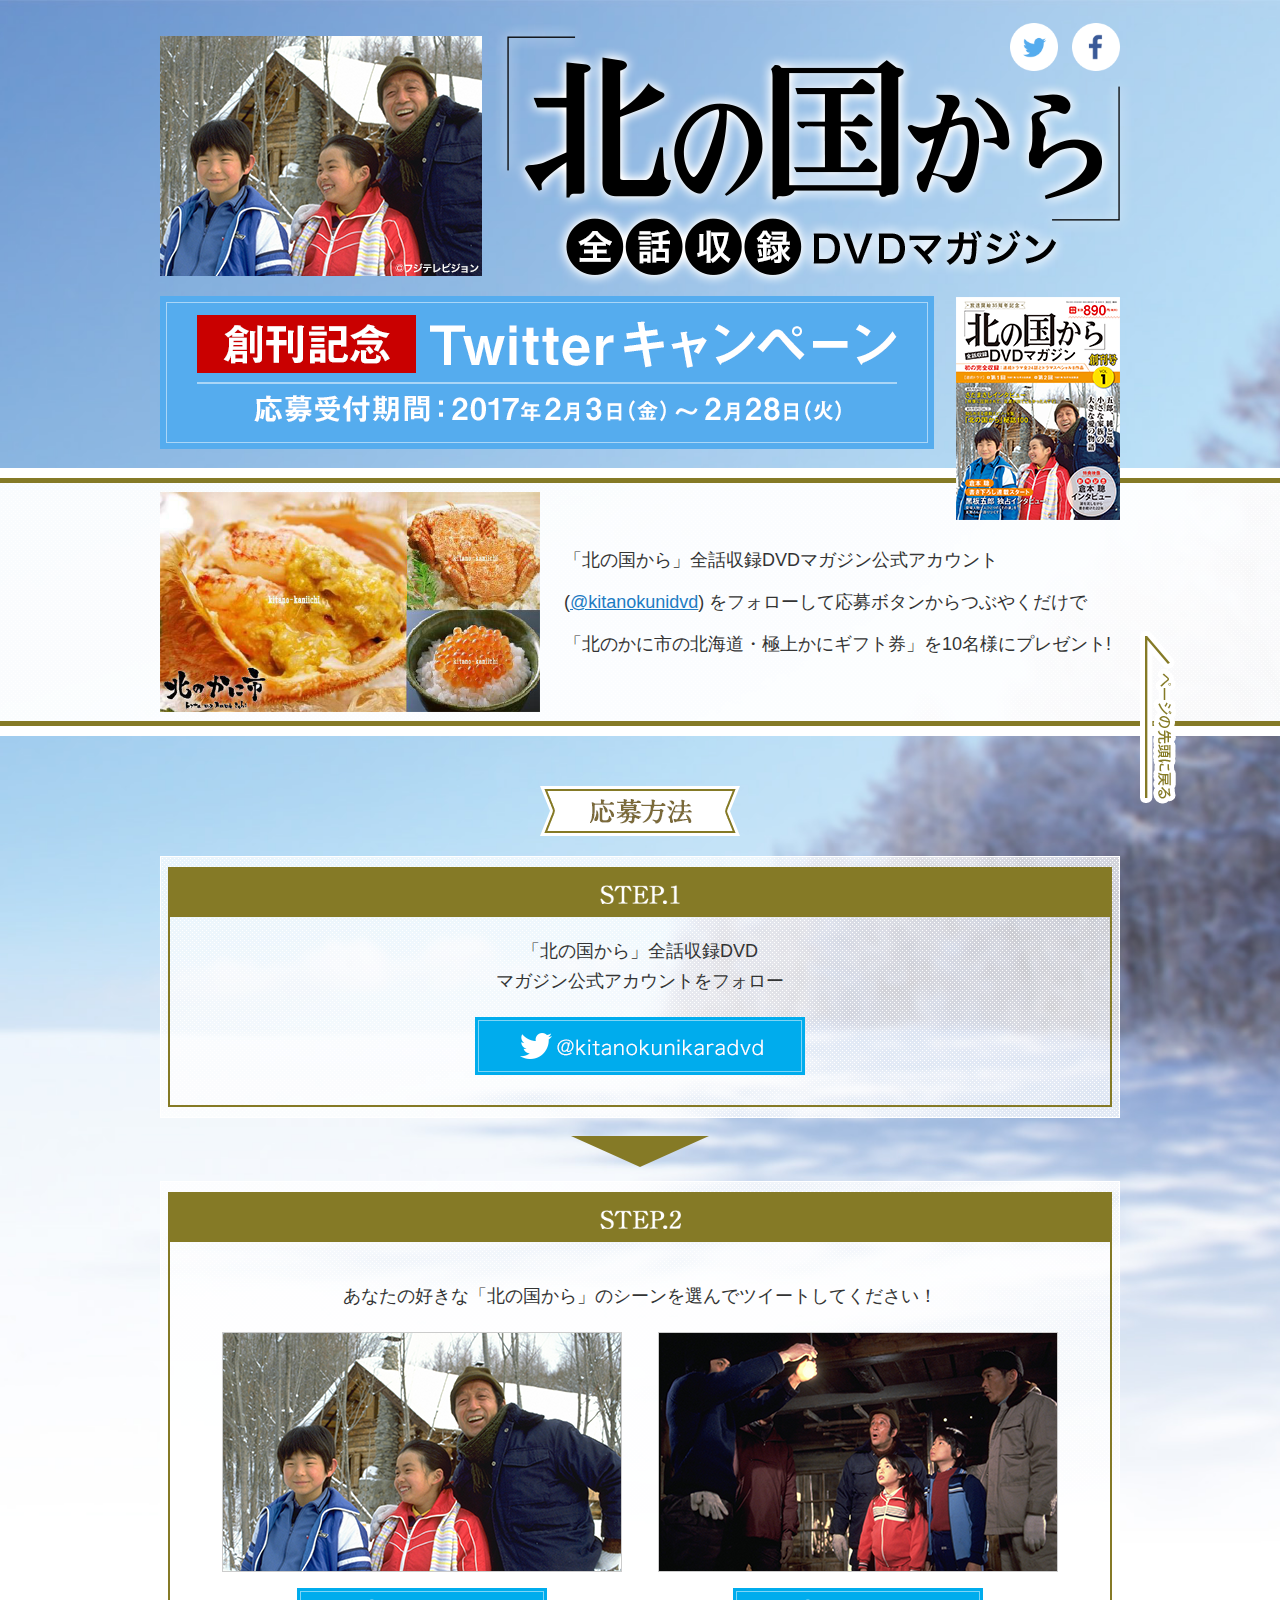
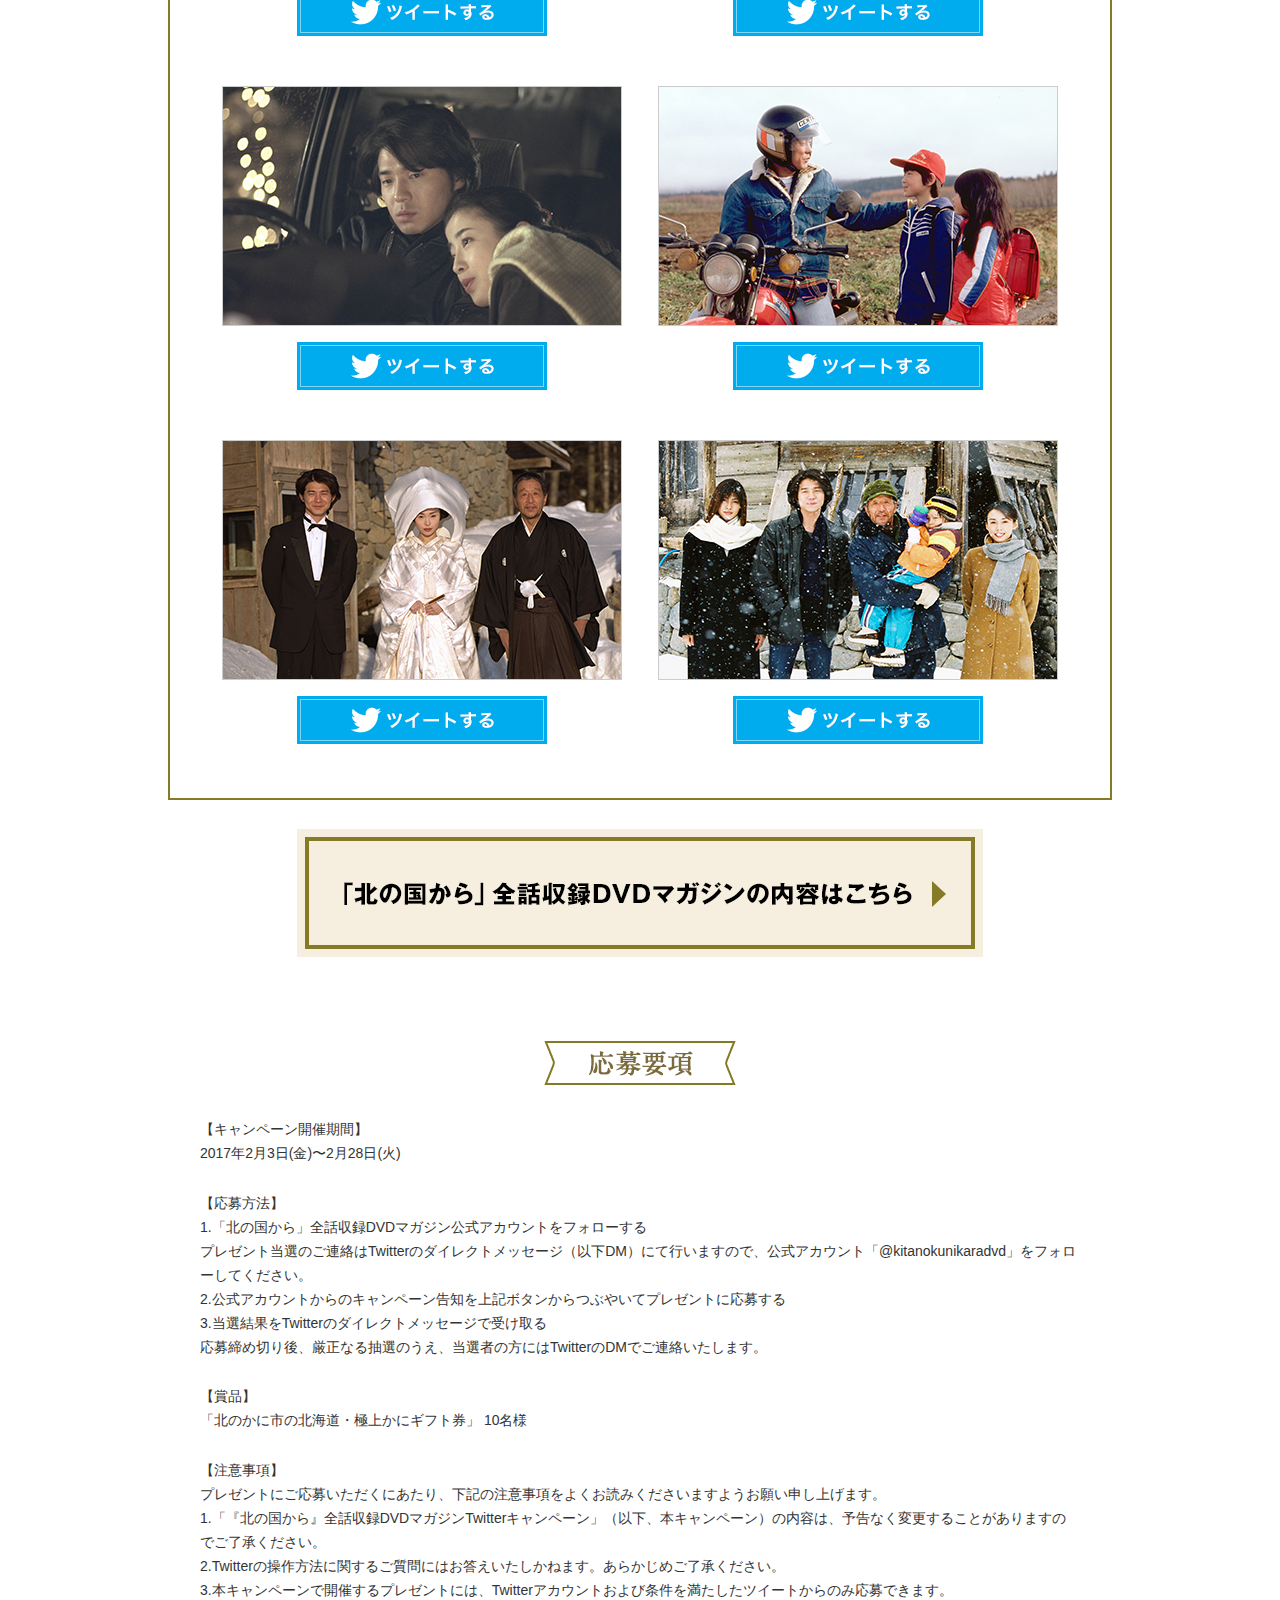
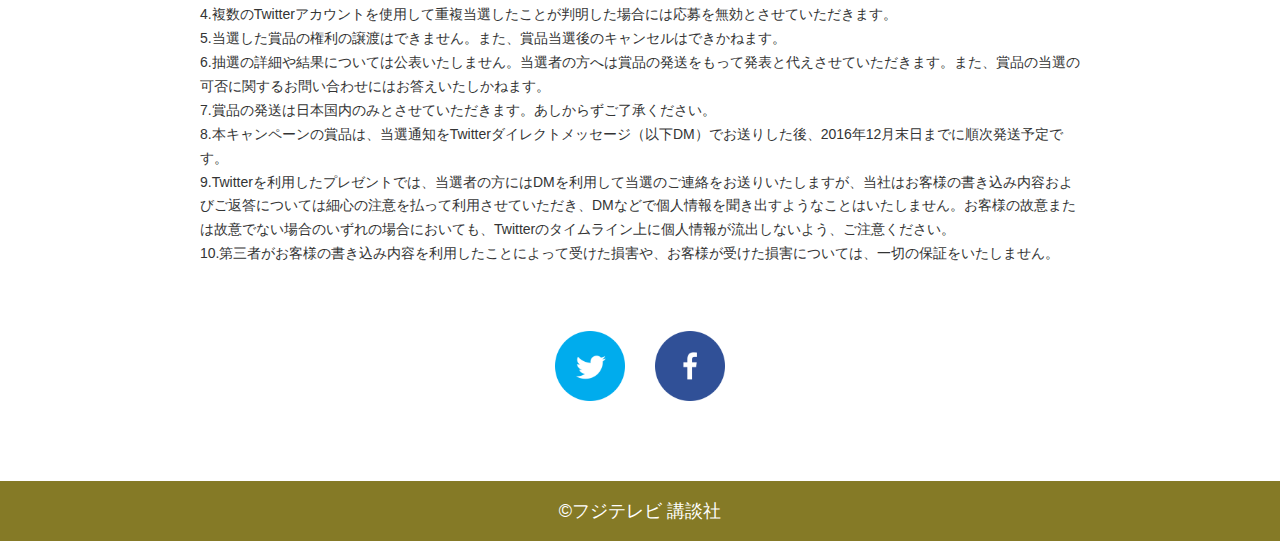
==== commit 034aff7a: "[modify] 画像サイズの指定" ====
--- a/deploy/index.html
+++ b/deploy/index.html
@@ -57,27 +57,27 @@
                 <ul class="steps_tweet">
                     <li>
                         <p class="steps_tweet_thumb"><img src="images/steps_tweet_thumb1.png"></p>
-                        <p class="steps_tweet_btn"><a href=""><img src="images/steps_tweet_btn.png" alt="ツイートする"></a></p>
+                        <p class="steps_tweet_btn"><a href=""><img src="images/steps_tweet_btn.png" alt="ツイートする" width="250"></a></p>
                     </li>
                     <li>
                         <p class="steps_tweet_thumb"><img src="images/steps_tweet_thumb2.png"></p>
-                        <p class="steps_tweet_btn"><a href=""><img src="images/steps_tweet_btn.png" alt="ツイートする"></a></p>
+                        <p class="steps_tweet_btn"><a href=""><img src="images/steps_tweet_btn.png" alt="ツイートする" width="250"></a></p>
                     </li>
                     <li>
                         <p class="steps_tweet_thumb"><img src="images/steps_tweet_thumb3.png"></p>
-                        <p class="steps_tweet_btn"><a href=""><img src="images/steps_tweet_btn.png" alt="ツイートする"></a></p>
+                        <p class="steps_tweet_btn"><a href=""><img src="images/steps_tweet_btn.png" alt="ツイートする" width="250"></a></p>
                     </li>
                     <li>
                         <p class="steps_tweet_thumb"><img src="images/steps_tweet_thumb4.png"></p>
-                        <p class="steps_tweet_btn"><a href=""><img src="images/steps_tweet_btn.png" alt="ツイートする"></a></p>
+                        <p class="steps_tweet_btn"><a href=""><img src="images/steps_tweet_btn.png" alt="ツイートする" width="250"></a></p>
                     </li>
                     <li>
                         <p class="steps_tweet_thumb"><img src="images/steps_tweet_thumb5.png"></p>
-                        <p class="steps_tweet_btn"><a href=""><img src="images/steps_tweet_btn.png" alt="ツイートする"></a></p>
+                        <p class="steps_tweet_btn"><a href=""><img src="images/steps_tweet_btn.png" alt="ツイートする" width="250"></a></p>
                     </li>
                     <li>
                         <p class="steps_tweet_thumb"><img src="images/steps_tweet_thumb6.png"></p>
-                        <p class="steps_tweet_btn"><img src="images/steps_tweet_btn.png" alt="ツイートする"></p>
+                        <p class="steps_tweet_btn"><a href=""><img src="images/steps_tweet_btn.png" alt="ツイートする" width="250"></a></p>
                     </li>
                 </ul>
             </div>
--- a/deploy/styles/main.css
+++ b/deploy/styles/main.css
@@ -1,3 +1,3 @@
-﻿html,body,div,span,applet,object,iframe,h1,h2,h3,h4,h5,h6,p,blockquote,pre,a,abbr,acronym,address,big,cite,code,del,dfn,em,img,ins,kbd,q,s,samp,small,strike,strong,sub,sup,tt,var,b,u,i,center,dl,dt,dd,ol,ul,li,fieldset,form,label,legend,table,caption,tbody,tfoot,thead,tr,th,td,article,aside,canvas,details,embed,figure,figcaption,footer,header,hgroup,menu,nav,output,ruby,section,summary,time,mark,audio,video{margin:0;padding:0;border:0;font-size:100%;font:inherit;vertical-align:baseline}article,aside,details,figcaption,figure,footer,header,hgroup,menu,nav,section{display:block}body{line-height:1}ol,ul{list-style:none}blockquote,q{quotes:none}blockquote:before,blockquote:after,q:before,q:after{content:'';content:none}table{border-collapse:collapse;border-spacing:0}.mv_area .mv_contents,.lead_area .lead_contents,.steps_area,footer .footer_contens{position:relative}@media screen and (min-width: 769px), print{.mv_area .mv_contents,.lead_area .lead_contents,.steps_area,footer .footer_contens{width:960px;margin-left:auto;margin-right:auto}}@media screen and (max-width: 768px){.mv_area .mv_contents,.lead_area .lead_contents,.steps_area,footer .footer_contens{width:87.5%;margin:0 auto}}@media screen and (max-width: 768px){.only_pc{display:none}}.only_sp{display:none}@media screen and (max-width: 768px){.only_sp{display:inherit}}@media screen and (min-width: 769px), print{.btnImg_hover{transition:all 0.3s cubic-bezier(0.42, 0, 0.58, 1)}.btnImg_hover:hover{opacity:0.6}}.subsmall{display:inline-block;text-indent:0;-webkit-transform:scale(0.8);-ms-transform:scale(0.8);transform:scale(0.8);-webkit-transform-origin:25% 70%;-ms-transform-origin:25% 70%;transform-origin:25% 70%}body{background-color:#fff;color:#333434;font-family:"ヒラギノ角ゴ ProN W3", "Hiragino Kaku Gothic ProN", "メイリオ", Meiryo, sans-serif}body img{vertical-align:bottom}@media screen and (max-width: 768px){body img{max-width:100%;height:auto}}@media screen and (min-width: 769px), print{body{font-size:14px;min-width:960px;background:url(../images/bg_overall.jpg) no-repeat 50% 0;background-size:100% auto}}@media screen and (max-width: 768px){body{min-width:inherit;-webkit-text-size-adjust:100%}}a,a:link,a:visited,a:hover,a:active{color:#1e7cc3}@media screen and (min-width: 769px), print{.mv_area .mv_contents{position:relative;margin:0 auto;padding-top:23px}}@media screen and (max-width: 768px){.mv_area .mv_contents{padding-top:20px}}@media screen and (min-width: 769px), print{.mv_area .mv_contents h1{position:absolute;top:23px;right:-13px}}@media screen and (min-width: 769px), print{.mv_area .mv_contents .mv_copy{position:absolute;top:296px;display:block;width:774px;height:153px;background:url("../images/mv_copy.png") no-repeat 50% 50%;text-indent:-9999px}}@media screen and (min-width: 769px), print{.mv_area .mv_contents .mv_thumb{position:absolute;top:36px;display:block;width:322px;height:240px;background:url("../images/mv_thumb.png") no-repeat 50% 50%;text-indent:-9999px}}@media screen and (min-width: 769px), print{.mv_area .mv_contents .mv_item{position:absolute;top:297px;right:0;display:block;width:164px;height:223px;background:url("../images/mv_item.png") no-repeat 50% 50%;text-indent:-9999px}}.mv_area .mv_contents .mv_sns{display:flex;justify-content:space-between;position:relative}@media screen and (min-width: 769px), print{.mv_area .mv_contents .mv_sns{width:110px;float:right}}.lead_area{clear:right}@media screen and (min-width: 769px), print{.lead_area{margin:445px 0 50px;background:url(../images/lead_bg.png)}}.lead_area .lead_contents{*zoom:1}.lead_area .lead_contents:after{content:"";display:block;clear:both}@media screen and (min-width: 769px), print{.lead_area .lead_contents{padding:9px 0}}@media screen and (min-width: 769px), print{.lead_area .lead_txt{float:right;width:556px;font-size:18px;line-height:2.33em;padding-top:48px}}@media screen and (min-width: 769px), print{.lead_area .lead_img{float:left}}.lead_area:before{content:"";display:block;height:15px;background:url(../images/lead_bg_top.png) repeat-x}.lead_area:after{content:"";display:block;height:15px;background:url(../images/lead_bg_bottom.png) repeat-x}@media screen and (min-width: 769px), print{.steps_area{margin-bottom:81px}}@media screen and (min-width: 769px), print{.steps_area .steps_ttl{margin:0 auto 20px;display:block;width:200px;height:50px;background:url("../images/step1_ttl.png") no-repeat 50% 50%;text-indent:-9999px}}.steps_area .steps_box{background:url(../images/steps_bg.png)}@media screen and (min-width: 769px), print{.steps_area .steps_box{padding:10px 0;border:1px solid #fff}}@media screen and (min-width: 769px), print{.steps_area .steps_inner{width:940px;margin:0 auto;border:2px solid #857a26}}.steps_area .steps_num{background-color:#857a26;text-align:center}@media screen and (min-width: 769px), print{.steps_area .steps_num{padding:16px 0 13px}}.steps_area .steps_desc{text-align:center}@media screen and (min-width: 769px), print{.steps_area .steps_desc{font-size:18px;line-height:1.66em}}.steps_area .step1_wrap:after{content:"";display:block;height:31px;margin-bottom:14px;background:url(../images/steps_next.png) no-repeat 50% 0}@media screen and (min-width: 769px), print{.steps_area .step1{margin-bottom:18px}}@media screen and (min-width: 769px), print{.steps_area .step1 .steps_desc{margin:20px 0}}.steps_area .step1 .steps_follow{margin:0 auto}@media screen and (min-width: 769px), print{.steps_area .step1 .steps_follow{margin-bottom:30px;display:block;width:330px;height:58px;background:url("../images/steps_follow_btn.png") no-repeat 50% 50%;text-indent:-9999px}.steps_area .step1 .steps_follow>a{display:block;height:58px}}@media screen and (min-width: 769px), print{.steps_area .step2 .steps_desc{margin:40px 0 20px}}.steps_area .step2 .steps_tweet{display:flex;flex-wrap:wrap;justify-content:space-between;margin:0 auto}@media screen and (min-width: 769px), print{.steps_area .step2 .steps_tweet{width:836px}}@media screen and (min-width: 769px), print{.steps_area .step2 .steps_tweet li{margin-bottom:50px}}@media screen and (min-width: 769px), print{.steps_area .step2 .steps_tweet li .steps_tweet_thumb{margin-bottom:16px}}.steps_area .step2 .steps_tweet li .steps_tweet_btn{text-align:center}.steps_area .step2 .steps_tweet li .steps_tweet_btn a{display:block}@media screen and (min-width: 769px), print{.steps_area .step2 .steps_tweet li:nth-child(5),.steps_area .step2 .steps_tweet li:last-child{margin-bottom:54px}}.steps_area .steps_more_btn{margin:0 auto}@media screen and (min-width: 769px), print{.steps_area .steps_more_btn{margin-top:18px;display:block;width:686px;height:128px;background:url("../images/steps_more_btn.png") no-repeat 50% 50%;text-indent:-9999px}}@media screen and (min-width: 769px), print{.guideline_area{width:880px;margin:0 auto 65px}}@media screen and (min-width: 769px), print{.guideline_area .guideline_ttl{margin:0 auto 30px;display:block;width:200px;height:50px;background:url("../images/guideline_ttl.png") no-repeat 50% 50%;text-indent:-9999px}}@media screen and (min-width: 769px), print{.guideline_area .guideline_contents{line-height:1.71em}}@media screen and (min-width: 769px), print{.guideline_area .guideline_contents .guideline_txt{margin-bottom:26px}}footer{background-color:#fff}@media screen and (min-width: 769px), print{footer .footer_contens{margin:0 auto;padding:20px 0}}@media screen and (max-width: 768px){footer .footer_contens{padding:20px 0}}footer .footer_contens .copyright{text-align:center}@media screen and (min-width: 769px), print{footer .footer_contens .copyright{font-family:"Quicksand", "游ゴシック", "Yu Gothic", YuGothic, "ヒラギノ角ゴ ProN W3", "Hiragino Kaku Gothic ProN", "メイリオ", Meiryo, sans-serif;font-size:10px;line-height:1em}}@media screen and (max-width: 768px){footer .footer_contens .copyright{width:100%;font-size:8px}}
+﻿html,body,div,span,applet,object,iframe,h1,h2,h3,h4,h5,h6,p,blockquote,pre,a,abbr,acronym,address,big,cite,code,del,dfn,em,img,ins,kbd,q,s,samp,small,strike,strong,sub,sup,tt,var,b,u,i,center,dl,dt,dd,ol,ul,li,fieldset,form,label,legend,table,caption,tbody,tfoot,thead,tr,th,td,article,aside,canvas,details,embed,figure,figcaption,footer,header,hgroup,menu,nav,output,ruby,section,summary,time,mark,audio,video{margin:0;padding:0;border:0;font-size:100%;font:inherit;vertical-align:baseline}article,aside,details,figcaption,figure,footer,header,hgroup,menu,nav,section{display:block}body{line-height:1}ol,ul{list-style:none}blockquote,q{quotes:none}blockquote:before,blockquote:after,q:before,q:after{content:'';content:none}table{border-collapse:collapse;border-spacing:0}.mv_area .mv_contents,.lead_area .lead_contents,.steps_area{position:relative}@media screen and (min-width: 769px), print{.mv_area .mv_contents,.lead_area .lead_contents,.steps_area{width:960px;margin-left:auto;margin-right:auto}}@media screen and (max-width: 768px){.mv_area .mv_contents,.lead_area .lead_contents,.steps_area{width:87.5%;margin:0 auto}}@media screen and (max-width: 768px){.only_pc{display:none}}.only_sp{display:none}@media screen and (max-width: 768px){.only_sp{display:inherit}}@media screen and (min-width: 769px), print{.btnImg_hover{transition:all 0.3s cubic-bezier(0.42, 0, 0.58, 1)}.btnImg_hover:hover{opacity:0.6}}.subsmall{display:inline-block;text-indent:0;-webkit-transform:scale(0.8);-ms-transform:scale(0.8);transform:scale(0.8);-webkit-transform-origin:25% 70%;-ms-transform-origin:25% 70%;transform-origin:25% 70%}body{background-color:#fff;color:#333434;font-family:"ヒラギノ角ゴ ProN W3", "Hiragino Kaku Gothic ProN", "メイリオ", Meiryo, sans-serif}body img{vertical-align:bottom}@media screen and (max-width: 768px){body img{max-width:100%;height:auto}}@media screen and (min-width: 769px), print{body{font-size:14px;min-width:960px;background:url(../images/bg_overall.jpg) no-repeat 50% 0;background-size:100% auto}}@media screen and (max-width: 768px){body{min-width:inherit;-webkit-text-size-adjust:100%}}a,a:link,a:visited,a:hover,a:active{color:#1e7cc3}@media screen and (min-width: 769px), print{.mv_area .mv_contents{position:relative;margin:0 auto;padding-top:23px}}@media screen and (max-width: 768px){.mv_area .mv_contents{padding-top:20px}}@media screen and (min-width: 769px), print{.mv_area .mv_contents h1{position:absolute;top:23px;right:-13px}}@media screen and (min-width: 769px), print{.mv_area .mv_contents .mv_copy{position:absolute;top:296px;display:block;width:774px;height:153px;background:url("../images/mv_copy.png") no-repeat 50% 50%;text-indent:-9999px}}@media screen and (min-width: 769px), print{.mv_area .mv_contents .mv_thumb{position:absolute;top:36px;display:block;width:322px;height:240px;background:url("../images/mv_thumb.png") no-repeat 50% 50%;text-indent:-9999px}}@media screen and (min-width: 769px), print{.mv_area .mv_contents .mv_item{position:absolute;top:297px;right:0;display:block;width:164px;height:223px;background:url("../images/mv_item.png") no-repeat 50% 50%;text-indent:-9999px}}.mv_area .mv_contents .mv_sns{display:flex;justify-content:space-between;position:relative}@media screen and (min-width: 769px), print{.mv_area .mv_contents .mv_sns{width:110px;float:right}}.lead_area{clear:right}@media screen and (min-width: 769px), print{.lead_area{margin:445px 0 50px;background:url(../images/lead_bg.png)}}.lead_area .lead_contents{*zoom:1}.lead_area .lead_contents:after{content:"";display:block;clear:both}@media screen and (min-width: 769px), print{.lead_area .lead_contents{padding:9px 0}}@media screen and (min-width: 769px), print{.lead_area .lead_txt{float:right;width:556px;font-size:18px;line-height:2.33em;padding-top:48px}}@media screen and (min-width: 769px), print{.lead_area .lead_img{float:left}}.lead_area:before{content:"";display:block;height:15px;background:url(../images/lead_bg_top.png) repeat-x}.lead_area:after{content:"";display:block;height:15px;background:url(../images/lead_bg_bottom.png) repeat-x}@media screen and (min-width: 769px), print{.steps_area{margin-bottom:81px}}@media screen and (min-width: 769px), print{.steps_area .steps_ttl{margin:0 auto 20px;display:block;width:200px;height:50px;background:url("../images/step1_ttl.png") no-repeat 50% 50%;text-indent:-9999px}}.steps_area .steps_box{background:url(../images/steps_bg.png)}@media screen and (min-width: 769px), print{.steps_area .steps_box{padding:10px 0;border:1px solid #fff}}@media screen and (min-width: 769px), print{.steps_area .steps_inner{width:940px;margin:0 auto;border:2px solid #857a26}}.steps_area .steps_num{background-color:#857a26;text-align:center}@media screen and (min-width: 769px), print{.steps_area .steps_num{padding:16px 0 13px}}.steps_area .steps_desc{text-align:center}@media screen and (min-width: 769px), print{.steps_area .steps_desc{font-size:18px;line-height:1.66em}}.steps_area .step1_wrap:after{content:"";display:block;height:31px;margin-bottom:14px;background:url(../images/steps_next.png) no-repeat 50% 0}@media screen and (min-width: 769px), print{.steps_area .step1{margin-bottom:18px}}@media screen and (min-width: 769px), print{.steps_area .step1 .steps_desc{margin:20px 0}}.steps_area .step1 .steps_follow{margin:0 auto}@media screen and (min-width: 769px), print{.steps_area .step1 .steps_follow{margin-bottom:30px;display:block;width:330px;height:58px;background:url("../images/steps_follow_btn.png") no-repeat 50% 50%;text-indent:-9999px}.steps_area .step1 .steps_follow>a{display:block;height:58px}}@media screen and (min-width: 769px), print{.steps_area .step2 .steps_desc{margin:40px 0 20px}}.steps_area .step2 .steps_tweet{display:flex;flex-wrap:wrap;justify-content:space-between;margin:0 auto}@media screen and (min-width: 769px), print{.steps_area .step2 .steps_tweet{width:836px}}@media screen and (min-width: 769px), print{.steps_area .step2 .steps_tweet li{margin-bottom:50px}}@media screen and (min-width: 769px), print{.steps_area .step2 .steps_tweet li .steps_tweet_thumb{margin-bottom:16px}}.steps_area .step2 .steps_tweet li .steps_tweet_btn{text-align:center}.steps_area .step2 .steps_tweet li .steps_tweet_btn a{display:block}@media screen and (min-width: 769px), print{.steps_area .step2 .steps_tweet li:nth-child(5),.steps_area .step2 .steps_tweet li:last-child{margin-bottom:54px}}.steps_area .steps_more_btn{margin:0 auto}@media screen and (min-width: 769px), print{.steps_area .steps_more_btn{margin-top:18px;display:block;width:686px;height:128px;background:url("../images/steps_more_btn.png") no-repeat 50% 50%;text-indent:-9999px}}@media screen and (min-width: 769px), print{.guideline_area{width:880px;margin:0 auto 65px}}@media screen and (min-width: 769px), print{.guideline_area .guideline_ttl{margin:0 auto 30px;display:block;width:200px;height:50px;background:url("../images/guideline_ttl.png") no-repeat 50% 50%;text-indent:-9999px}}@media screen and (min-width: 769px), print{.guideline_area .guideline_contents{line-height:1.71em}}@media screen and (min-width: 769px), print{.guideline_area .guideline_contents .guideline_txt{margin-bottom:26px}}.footer_sns{display:flex;justify-content:space-between;margin:0 auto}@media screen and (min-width: 769px), print{.footer_sns{width:170px;margin-bottom:80px}}.top_page_btn{position:fixed}@media screen and (min-width: 769px), print{.top_page_btn{right:103px;bottom:96px}}footer{background-color:#857a26}footer .copyright{color:#fff;text-align:center}@media screen and (min-width: 769px), print{footer .copyright{padding:21px 0;font-family:"Quicksand", "游ゴシック", "Yu Gothic", YuGothic, "ヒラギノ角ゴ ProN W3", "Hiragino Kaku Gothic ProN", "メイリオ", Meiryo, sans-serif;font-size:18px}}@media screen and (max-width: 768px){footer .copyright{width:100%;font-size:8px}}
 
 /*# sourceMappingURL=../_maps/main.css.map */
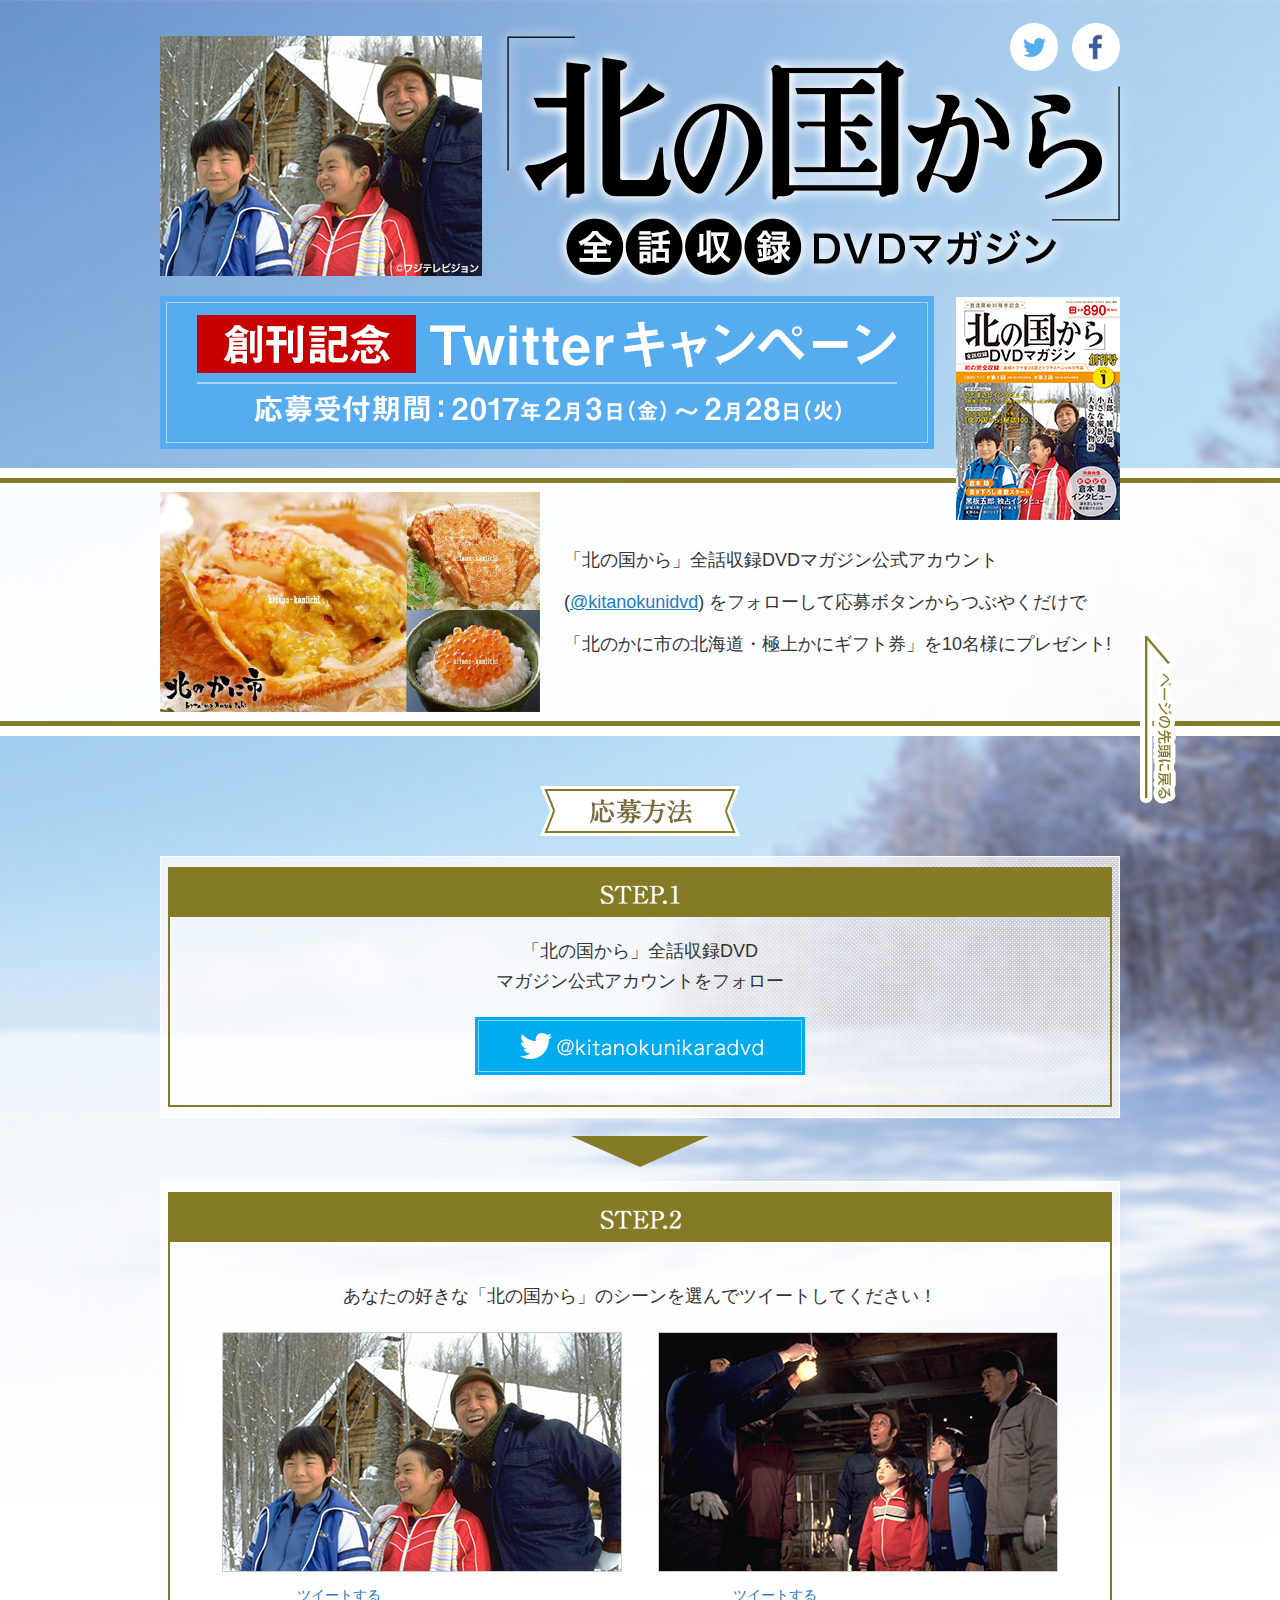
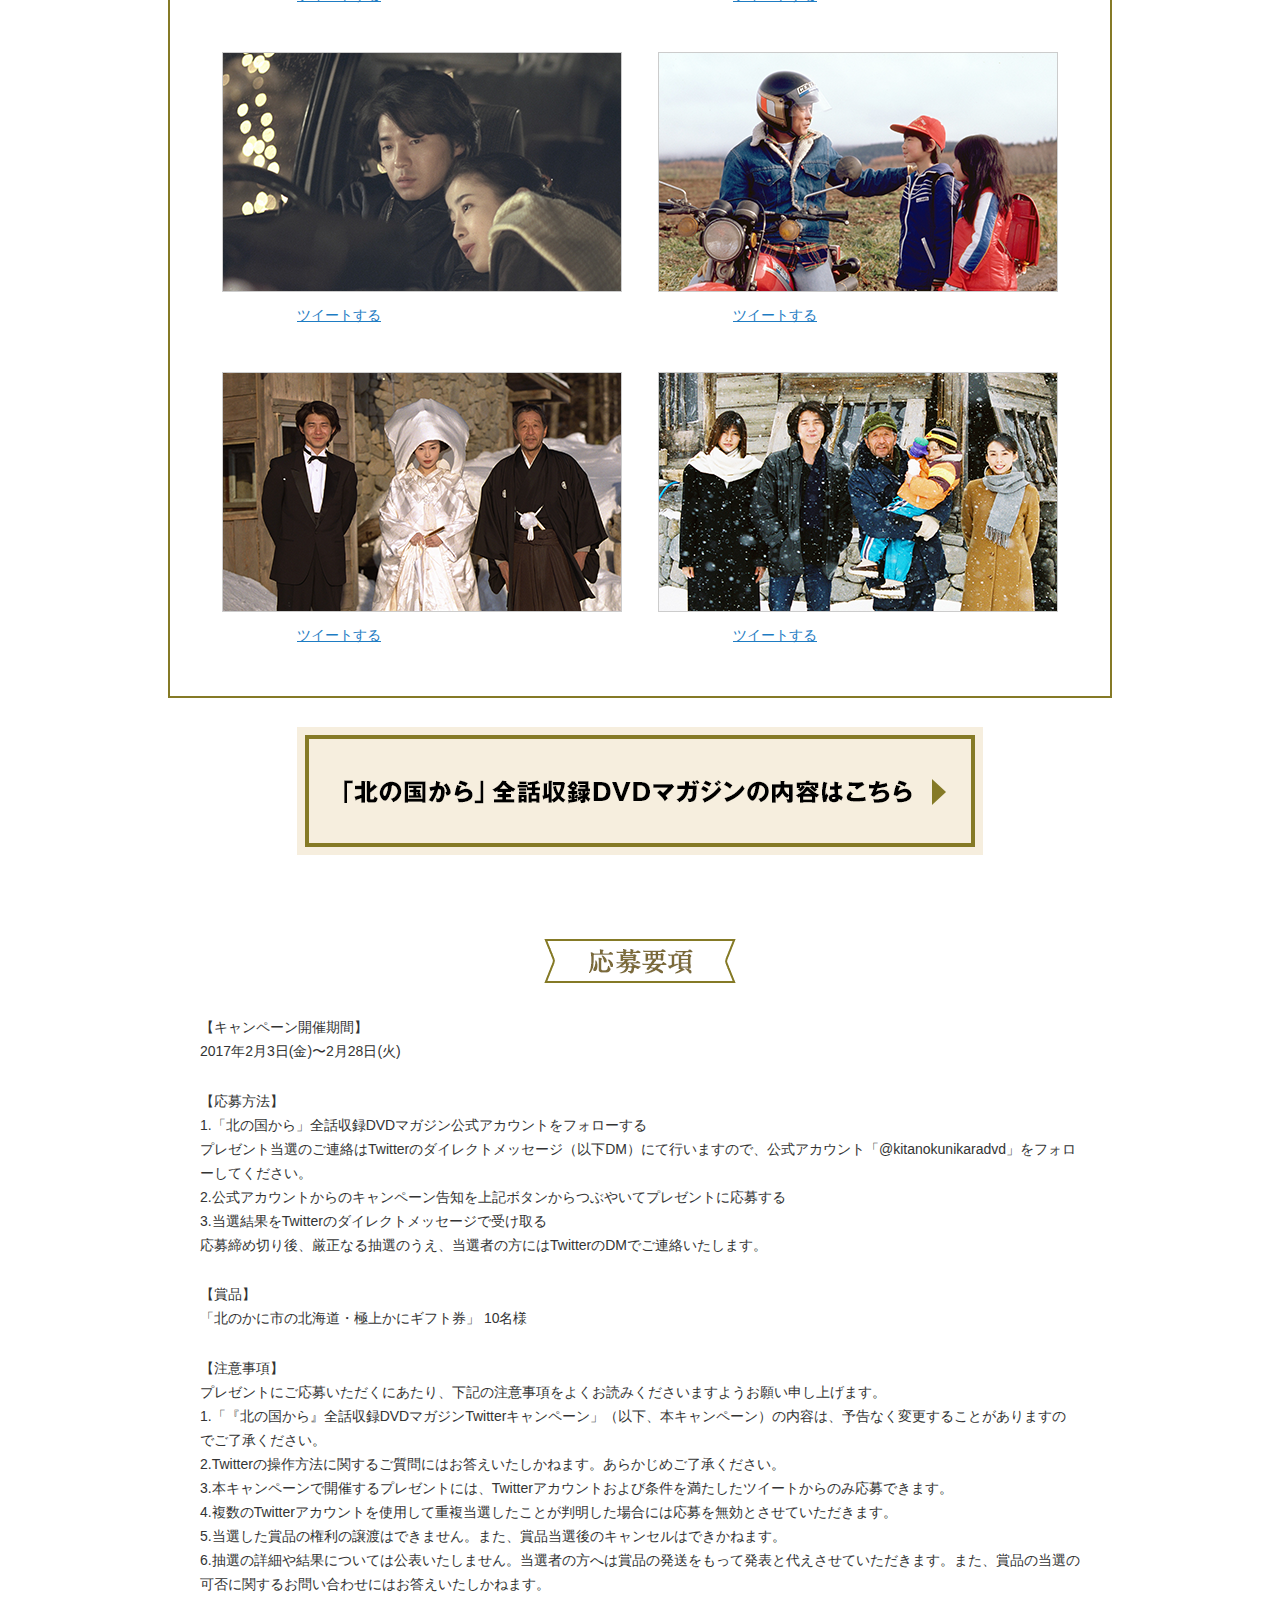
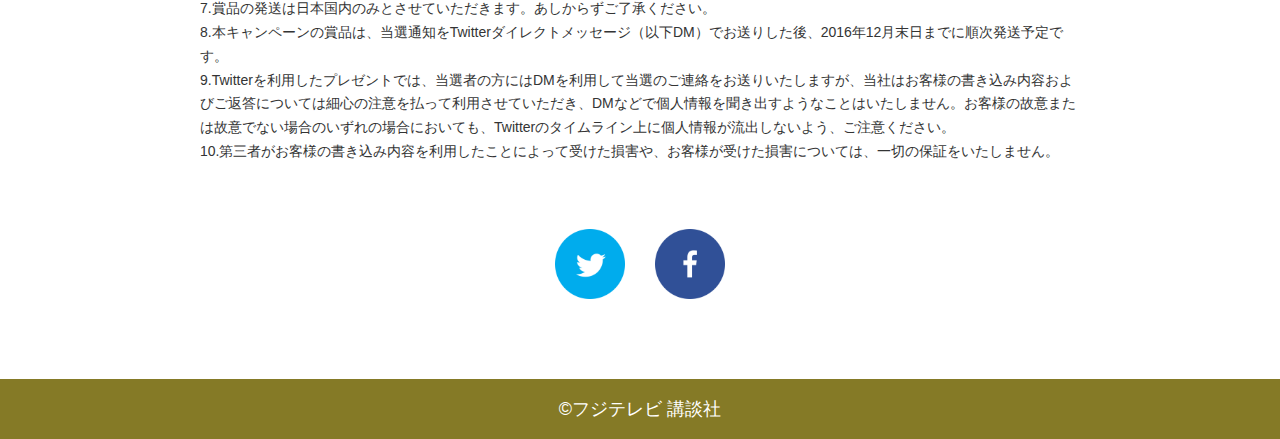
==== commit 90b0cfed: "[modify] ボタン画像を背景画像に変更" ====
--- a/deploy/index.html
+++ b/deploy/index.html
@@ -28,8 +28,8 @@
             <p class="mv_thumb">北の国から 全話収録DVDマガジン</p>
             <p class="mv_item">北の国から 全話収録DVDマガジン</p>
             <ul class="mv_sns">
-                <li><a href=""><img src="images/mv_tw.png" alt="ツイートする" width="48"></a></li>
-                <li><a href=""><img src="images/mv_fb.png" alt="Facebookでシェアする" width="48"></a></li>
+                <li><a class="js-tw" href="https://twitter.com/share?url=http%3a%2f%2fpochi%2dpochi%2enet%2f&text=%e5%9b%bd%e6%b0%91%e7%9a%84%e4%ba%ba%e6%b0%97%e3%83%89%e3%83%a9%e3%83%9e%e3%80%8c%e5%8c%97%e3%81%ae%e5%9b%bd%e3%81%8b%e3%82%89%e3%80%8d%e5%88%9d%e3%81%aeDVD%e3%83%9e%e3%82%ac%e3%82%b8%e3%83%b3%e3%81%8c%e5%89%b5%e5%88%8a%ef%bc%81&hashtags=テスト" target="_blank"><img class="btnImg_hover" src="images/mv_tw.png" alt="ツイートする" width="48"></a></li>
+                <li><a class="js-fb" href="https://www.facebook.com/sharer/sharer.php?u=http%3a%2f%2fpochi%2dpochi%2enet" target="_blank"><img class="btnImg_hover" src="images/mv_fb.png" alt="Facebookでシェアする" width="48"></a></li>
             </ul>
         </div>
     </section><!-- .mv_area -->
@@ -46,43 +46,43 @@
                 <div class="steps_inner">
                     <h3 class="steps_num"><img src="images/step1_num.png" alt="STEP.1" width="80"></h3>
                     <p class="steps_desc">「北の国から」全話収録DVD<br>マガジン公式アカウントをフォロー</p>
-                    <p class="steps_follow"><a href="">@kitanokunikaradvd</a></p>
+                    <p class="steps_follow btnImg_hover"><a href="">@kitanokunikaradvd</a></p>
                 </div>
             </div>
         </div>
         <div class="step2 steps_box">
             <div class="steps_inner">
                 <h3 class="steps_num"><img src="images/step2_num.png" alt="STEP.2" width="81"></h3>
-                <p class="steps_desc">あなたの好きな「北の国から」のシーンを選んでツイートしてください！</p>
+                <p class="steps_desc">あなたの好きな「北の国から」の<br class="only_sp">シーンを選んでツイートしてください！</p>
                 <ul class="steps_tweet">
                     <li>
                         <p class="steps_tweet_thumb"><img src="images/steps_tweet_thumb1.png"></p>
-                        <p class="steps_tweet_btn"><a href=""><img src="images/steps_tweet_btn.png" alt="ツイートする" width="250"></a></p>
+                        <p class="steps_tweet_btn btnImg_hover"><a class="js-tw" href="https://twitter.com/share?url=http%3a%2f%2fpochi%2dpochi%2enet&text=%e5%a5%bd%e3%81%8d%e3%81%aa%e3%82%b7%e3%83%bc%e3%83%b3" target="_blank">ツイートする</a></p>
                     </li>
                     <li>
                         <p class="steps_tweet_thumb"><img src="images/steps_tweet_thumb2.png"></p>
-                        <p class="steps_tweet_btn"><a href=""><img src="images/steps_tweet_btn.png" alt="ツイートする" width="250"></a></p>
+                        <p class="steps_tweet_btn btnImg_hover"><a class="js-tw" href="https://twitter.com/share?url=http%3a%2f%2fpochi%2dpochi%2enet&text=%e5%a5%bd%e3%81%8d%e3%81%aa%e3%82%b7%e3%83%bc%e3%83%b3" target="_blank">ツイートする</a></p>
                     </li>
                     <li>
                         <p class="steps_tweet_thumb"><img src="images/steps_tweet_thumb3.png"></p>
-                        <p class="steps_tweet_btn"><a href=""><img src="images/steps_tweet_btn.png" alt="ツイートする" width="250"></a></p>
+                        <p class="steps_tweet_btn btnImg_hover"><a class="js-tw" href="https://twitter.com/share?url=http%3a%2f%2fpochi%2dpochi%2enet&text=%e5%a5%bd%e3%81%8d%e3%81%aa%e3%82%b7%e3%83%bc%e3%83%b3" target="_blank">ツイートする</a></p>
                     </li>
                     <li>
                         <p class="steps_tweet_thumb"><img src="images/steps_tweet_thumb4.png"></p>
-                        <p class="steps_tweet_btn"><a href=""><img src="images/steps_tweet_btn.png" alt="ツイートする" width="250"></a></p>
+                        <p class="steps_tweet_btn btnImg_hover"><a class="js-tw" href="https://twitter.com/share?url=http%3a%2f%2fpochi%2dpochi%2enet&text=%e5%a5%bd%e3%81%8d%e3%81%aa%e3%82%b7%e3%83%bc%e3%83%b3" target="_blank">ツイートする</a></p>
                     </li>
                     <li>
                         <p class="steps_tweet_thumb"><img src="images/steps_tweet_thumb5.png"></p>
-                        <p class="steps_tweet_btn"><a href=""><img src="images/steps_tweet_btn.png" alt="ツイートする" width="250"></a></p>
+                        <p class="steps_tweet_btn btnImg_hover"><a class="js-tw" href="https://twitter.com/share?url=http%3a%2f%2fpochi%2dpochi%2enet&text=%e5%a5%bd%e3%81%8d%e3%81%aa%e3%82%b7%e3%83%bc%e3%83%b3" target="_blank">ツイートする</a></p>
                     </li>
                     <li>
                         <p class="steps_tweet_thumb"><img src="images/steps_tweet_thumb6.png"></p>
-                        <p class="steps_tweet_btn"><a href=""><img src="images/steps_tweet_btn.png" alt="ツイートする" width="250"></a></p>
+                        <p class="steps_tweet_btn btnImg_hover"><a class="js-tw" href="https://twitter.com/share?url=http%3a%2f%2fpochi%2dpochi%2enet&text=%e5%a5%bd%e3%81%8d%e3%81%aa%e3%82%b7%e3%83%bc%e3%83%b3" target="_blank">ツイートする</a></p>
                     </li>
                 </ul>
             </div>
         </div>
-        <p class="steps_more_btn"><a href="">「北の国から」全話収録DVDマガジンの内容はこちら</a></p>
+        <p class="steps_more_btn btnImg_hover"><a href="http://pochi-pochi.net" target="_blank">「北の国から」全話収録DVDマガジンの内容はこちら</a></p>
     </section><!-- .steps_area -->
     <section class="guideline_area">
         <h2 class="guideline_ttl">応募要項</h2>
@@ -90,7 +90,7 @@
             <h3 class="guideline_date">【キャンペーン開催期間】</h3>
             <p class="guideline_date_txt guideline_txt">2017年2月3日(金)〜2月28日(火)</p>
             <h3 class="guideline_howto">【応募方法】</h3>
-            <ol class="guideline_howto_list guideline_txt">
+            <ol class="guideline_howto_list guideline_txt hanging_indent">
                 <li>1.「北の国から」全話収録DVDマガジン公式アカウントをフォローする<br>プレゼント当選のご連絡はTwitterのダイレクトメッセージ（以下DM）にて行いますので、公式アカウント「@kitanokunikaradvd」をフォローしてください。</li>
                 <li>2.公式アカウントからのキャンペーン告知を上記ボタンからつぶやいてプレゼントに応募する</li>
                 <li>3.当選結果をTwitterのダイレクトメッセージで受け取る<br>応募締め切り後、厳正なる抽選のうえ、当選者の方にはTwitterのDMでご連絡いたします。</li>
@@ -99,7 +99,7 @@
             <p class="guideline_txt">「北のかに市の北海道・極上かにギフト券」 10名様</p>
             <h3 class="guideline_attention">【注意事項】</h3>
             <p class="guideline_attention_lead">プレゼントにご応募いただくにあたり、下記の注意事項をよくお読みくださいますようお願い申し上げます。</p>
-            <ol class="guideline_attention_list guideline_txt">
+            <ol class="guideline_attention_list guideline_txt hanging_indent">
                 <li>1.「『北の国から』全話収録DVDマガジンTwitterキャンペーン」（以下、本キャンペーン）の内容は、予告なく変更することがありますのでご了承ください。</li>
                 <li>2.Twitterの操作方法に関するご質問にはお答えいたしかねます。あらかじめご了承ください。</li>
                 <li>3.本キャンペーンで開催するプレゼントには、Twitterアカウントおよび条件を満たしたツイートからのみ応募できます。</li>
@@ -114,13 +114,14 @@
         </div>
     </section><!-- .guideline_area -->
     <ul class="footer_sns">
-        <li><a href=""><img src="images/footer_tw_btn.png" alt="ツイートする" width="70"></a></li>
-        <li><a href=""><img src="images/footer_fb_btn.png" alt="Facebookでシェアする" width="70"></a></li>
+        <li><a class="js-tw" href="https://twitter.com/share?url=http%3a%2f%2fpochi%2dpochi%2enet%2f&text=%e5%9b%bd%e6%b0%91%e7%9a%84%e4%ba%ba%e6%b0%97%e3%83%89%e3%83%a9%e3%83%9e%e3%80%8c%e5%8c%97%e3%81%ae%e5%9b%bd%e3%81%8b%e3%82%89%e3%80%8d%e5%88%9d%e3%81%aeDVD%e3%83%9e%e3%82%ac%e3%82%b8%e3%83%b3%e3%81%8c%e5%89%b5%e5%88%8a%ef%bc%81&hashtags=テスト" target="_blank"><img class="btnImg_hover" src="images/footer_tw_btn.png" alt="ツイートする" width="70"></a></li>
+        <li><a class="js-fb" href="https://www.facebook.com/sharer/sharer.php?u=http%3a%2f%2fpochi%2dpochi%2enet" target="_blank"><img class="btnImg_hover" src="images/footer_fb_btn.png" alt="Facebookでシェアする" width="70"></a></li>
     </ul>
-    <p class="top_page_btn"><a href=""><img src="images/top_page_btn.png" alt="ページの先頭に戻る"></a></p>
+    <p class="top_page_btn"><a href="#"><img class="btnImg_hover" src="images/top_page_btn.png" alt="ページの先頭に戻る"></a></p>
     <footer>
         <p class="copyright">&copy;フジテレビ 講談社</p>
     </footer>
+    <script src="https://ajax.googleapis.com/ajax/libs/jquery/3.2.1/jquery.min.js"></script>
     <script src="scripts/main.js"></script>
 </body>
 </html>
--- a/deploy/styles/main.css
+++ b/deploy/styles/main.css
@@ -1,3 +1,3 @@
-﻿html,body,div,span,applet,object,iframe,h1,h2,h3,h4,h5,h6,p,blockquote,pre,a,abbr,acronym,address,big,cite,code,del,dfn,em,img,ins,kbd,q,s,samp,small,strike,strong,sub,sup,tt,var,b,u,i,center,dl,dt,dd,ol,ul,li,fieldset,form,label,legend,table,caption,tbody,tfoot,thead,tr,th,td,article,aside,canvas,details,embed,figure,figcaption,footer,header,hgroup,menu,nav,output,ruby,section,summary,time,mark,audio,video{margin:0;padding:0;border:0;font-size:100%;font:inherit;vertical-align:baseline}article,aside,details,figcaption,figure,footer,header,hgroup,menu,nav,section{display:block}body{line-height:1}ol,ul{list-style:none}blockquote,q{quotes:none}blockquote:before,blockquote:after,q:before,q:after{content:'';content:none}table{border-collapse:collapse;border-spacing:0}.mv_area .mv_contents,.lead_area .lead_contents,.steps_area{position:relative}@media screen and (min-width: 769px), print{.mv_area .mv_contents,.lead_area .lead_contents,.steps_area{width:960px;margin-left:auto;margin-right:auto}}@media screen and (max-width: 768px){.mv_area .mv_contents,.lead_area .lead_contents,.steps_area{width:87.5%;margin:0 auto}}@media screen and (max-width: 768px){.only_pc{display:none}}.only_sp{display:none}@media screen and (max-width: 768px){.only_sp{display:inherit}}@media screen and (min-width: 769px), print{.btnImg_hover{transition:all 0.3s cubic-bezier(0.42, 0, 0.58, 1)}.btnImg_hover:hover{opacity:0.6}}.subsmall{display:inline-block;text-indent:0;-webkit-transform:scale(0.8);-ms-transform:scale(0.8);transform:scale(0.8);-webkit-transform-origin:25% 70%;-ms-transform-origin:25% 70%;transform-origin:25% 70%}body{background-color:#fff;color:#333434;font-family:"ヒラギノ角ゴ ProN W3", "Hiragino Kaku Gothic ProN", "メイリオ", Meiryo, sans-serif}body img{vertical-align:bottom}@media screen and (max-width: 768px){body img{max-width:100%;height:auto}}@media screen and (min-width: 769px), print{body{font-size:14px;min-width:960px;background:url(../images/bg_overall.jpg) no-repeat 50% 0;background-size:100% auto}}@media screen and (max-width: 768px){body{min-width:inherit;-webkit-text-size-adjust:100%}}a,a:link,a:visited,a:hover,a:active{color:#1e7cc3}@media screen and (min-width: 769px), print{.mv_area .mv_contents{position:relative;margin:0 auto;padding-top:23px}}@media screen and (max-width: 768px){.mv_area .mv_contents{padding-top:20px}}@media screen and (min-width: 769px), print{.mv_area .mv_contents h1{position:absolute;top:23px;right:-13px}}@media screen and (min-width: 769px), print{.mv_area .mv_contents .mv_copy{position:absolute;top:296px;display:block;width:774px;height:153px;background:url("../images/mv_copy.png") no-repeat 50% 50%;text-indent:-9999px}}@media screen and (min-width: 769px), print{.mv_area .mv_contents .mv_thumb{position:absolute;top:36px;display:block;width:322px;height:240px;background:url("../images/mv_thumb.png") no-repeat 50% 50%;text-indent:-9999px}}@media screen and (min-width: 769px), print{.mv_area .mv_contents .mv_item{position:absolute;top:297px;right:0;display:block;width:164px;height:223px;background:url("../images/mv_item.png") no-repeat 50% 50%;text-indent:-9999px}}.mv_area .mv_contents .mv_sns{display:flex;justify-content:space-between;position:relative}@media screen and (min-width: 769px), print{.mv_area .mv_contents .mv_sns{width:110px;float:right}}.lead_area{clear:right}@media screen and (min-width: 769px), print{.lead_area{margin:445px 0 50px;background:url(../images/lead_bg.png)}}.lead_area .lead_contents{*zoom:1}.lead_area .lead_contents:after{content:"";display:block;clear:both}@media screen and (min-width: 769px), print{.lead_area .lead_contents{padding:9px 0}}@media screen and (min-width: 769px), print{.lead_area .lead_txt{float:right;width:556px;font-size:18px;line-height:2.33em;padding-top:48px}}@media screen and (min-width: 769px), print{.lead_area .lead_img{float:left}}.lead_area:before{content:"";display:block;height:15px;background:url(../images/lead_bg_top.png) repeat-x}.lead_area:after{content:"";display:block;height:15px;background:url(../images/lead_bg_bottom.png) repeat-x}@media screen and (min-width: 769px), print{.steps_area{margin-bottom:81px}}@media screen and (min-width: 769px), print{.steps_area .steps_ttl{margin:0 auto 20px;display:block;width:200px;height:50px;background:url("../images/step1_ttl.png") no-repeat 50% 50%;text-indent:-9999px}}.steps_area .steps_box{background:url(../images/steps_bg.png)}@media screen and (min-width: 769px), print{.steps_area .steps_box{padding:10px 0;border:1px solid #fff}}@media screen and (min-width: 769px), print{.steps_area .steps_inner{width:940px;margin:0 auto;border:2px solid #857a26}}.steps_area .steps_num{background-color:#857a26;text-align:center}@media screen and (min-width: 769px), print{.steps_area .steps_num{padding:16px 0 13px}}.steps_area .steps_desc{text-align:center}@media screen and (min-width: 769px), print{.steps_area .steps_desc{font-size:18px;line-height:1.66em}}.steps_area .step1_wrap:after{content:"";display:block;height:31px;margin-bottom:14px;background:url(../images/steps_next.png) no-repeat 50% 0}@media screen and (min-width: 769px), print{.steps_area .step1{margin-bottom:18px}}@media screen and (min-width: 769px), print{.steps_area .step1 .steps_desc{margin:20px 0}}.steps_area .step1 .steps_follow{margin:0 auto}@media screen and (min-width: 769px), print{.steps_area .step1 .steps_follow{margin-bottom:30px;display:block;width:330px;height:58px;background:url("../images/steps_follow_btn.png") no-repeat 50% 50%;text-indent:-9999px}.steps_area .step1 .steps_follow>a{display:block;height:58px}}@media screen and (min-width: 769px), print{.steps_area .step2 .steps_desc{margin:40px 0 20px}}.steps_area .step2 .steps_tweet{display:flex;flex-wrap:wrap;justify-content:space-between;margin:0 auto}@media screen and (min-width: 769px), print{.steps_area .step2 .steps_tweet{width:836px}}@media screen and (min-width: 769px), print{.steps_area .step2 .steps_tweet li{margin-bottom:50px}}@media screen and (min-width: 769px), print{.steps_area .step2 .steps_tweet li .steps_tweet_thumb{margin-bottom:16px}}.steps_area .step2 .steps_tweet li .steps_tweet_btn{text-align:center}.steps_area .step2 .steps_tweet li .steps_tweet_btn a{display:block}@media screen and (min-width: 769px), print{.steps_area .step2 .steps_tweet li:nth-child(5),.steps_area .step2 .steps_tweet li:last-child{margin-bottom:54px}}.steps_area .steps_more_btn{margin:0 auto}@media screen and (min-width: 769px), print{.steps_area .steps_more_btn{margin-top:18px;display:block;width:686px;height:128px;background:url("../images/steps_more_btn.png") no-repeat 50% 50%;text-indent:-9999px}}@media screen and (min-width: 769px), print{.guideline_area{width:880px;margin:0 auto 65px}}@media screen and (min-width: 769px), print{.guideline_area .guideline_ttl{margin:0 auto 30px;display:block;width:200px;height:50px;background:url("../images/guideline_ttl.png") no-repeat 50% 50%;text-indent:-9999px}}@media screen and (min-width: 769px), print{.guideline_area .guideline_contents{line-height:1.71em}}@media screen and (min-width: 769px), print{.guideline_area .guideline_contents .guideline_txt{margin-bottom:26px}}.footer_sns{display:flex;justify-content:space-between;margin:0 auto}@media screen and (min-width: 769px), print{.footer_sns{width:170px;margin-bottom:80px}}.top_page_btn{position:fixed}@media screen and (min-width: 769px), print{.top_page_btn{right:103px;bottom:96px}}footer{background-color:#857a26}footer .copyright{color:#fff;text-align:center}@media screen and (min-width: 769px), print{footer .copyright{padding:21px 0;font-family:"Quicksand", "游ゴシック", "Yu Gothic", YuGothic, "ヒラギノ角ゴ ProN W3", "Hiragino Kaku Gothic ProN", "メイリオ", Meiryo, sans-serif;font-size:18px}}@media screen and (max-width: 768px){footer .copyright{width:100%;font-size:8px}}
+﻿html,body,div,span,applet,object,iframe,h1,h2,h3,h4,h5,h6,p,blockquote,pre,a,abbr,acronym,address,big,cite,code,del,dfn,em,img,ins,kbd,q,s,samp,small,strike,strong,sub,sup,tt,var,b,u,i,center,dl,dt,dd,ol,ul,li,fieldset,form,label,legend,table,caption,tbody,tfoot,thead,tr,th,td,article,aside,canvas,details,embed,figure,figcaption,footer,header,hgroup,menu,nav,output,ruby,section,summary,time,mark,audio,video{margin:0;padding:0;border:0;font-size:100%;font:inherit;vertical-align:baseline}article,aside,details,figcaption,figure,footer,header,hgroup,menu,nav,section{display:block}body{line-height:1}ol,ul{list-style:none}blockquote,q{quotes:none}blockquote:before,blockquote:after,q:before,q:after{content:'';content:none}table{border-collapse:collapse;border-spacing:0}.mv_area .mv_contents,.lead_area .lead_contents,.steps_area{position:relative}@media screen and (min-width: 769px), print{.mv_area .mv_contents,.lead_area .lead_contents,.steps_area{width:960px;margin-left:auto;margin-right:auto}}@media screen and (max-width: 768px){.mv_area .mv_contents,.lead_area .lead_contents,.steps_area{width:90.625%;margin:0 auto}}@media screen and (max-width: 768px){.only_pc{display:none}}.only_sp{display:none}@media screen and (max-width: 768px){.only_sp{display:inherit}}@media screen and (min-width: 769px), print{.btnImg_hover{transition:all 0.3s cubic-bezier(0.42, 0, 0.58, 1)}.btnImg_hover:hover{opacity:0.6}}.subsmall{display:inline-block;text-indent:0;-webkit-transform:scale(0.8);-ms-transform:scale(0.8);transform:scale(0.8);-webkit-transform-origin:25% 70%;-ms-transform-origin:25% 70%;transform-origin:25% 70%}body{background-color:#fff;color:#333434;font-family:"ヒラギノ角ゴ ProN W3", "Hiragino Kaku Gothic ProN", "メイリオ", Meiryo, sans-serif}body img{vertical-align:bottom}@media screen and (max-width: 768px){body img{max-width:100%;height:auto}}@media screen and (min-width: 769px), print{body{font-size:14px;min-width:960px;background:url(../images/bg_overall.jpg) no-repeat 50% 0;background-size:100% auto}}@media screen and (max-width: 768px){body{min-width:inherit;-webkit-text-size-adjust:100%;background:url(../images/bg_overall_sp.jpg) no-repeat 50% 0;background-size:100% auto}}a,a:link,a:visited,a:hover,a:active{color:#1e7cc3}@media screen and (min-width: 769px), print{.mv_area .mv_contents{position:relative;margin:0 auto;padding-top:23px}}@media screen and (max-width: 768px){.mv_area .mv_contents{padding-top:20px}}@media screen and (min-width: 769px), print{.mv_area .mv_contents h1{position:absolute;top:23px;right:-13px}}@media screen and (max-width: 768px){.mv_area .mv_contents h1{width:104.13793%;margin-left:-2.06897%;padding-top:5.17241%}}@media screen and (min-width: 769px), print{.mv_area .mv_contents .mv_copy{position:absolute;top:296px;display:block;width:774px;height:153px;background:url("../images/mv_copy.png") no-repeat 50% 50%;text-indent:-9999px}}@media screen and (max-width: 768px){.mv_area .mv_contents .mv_copy{margin:3.10345% 0 4.13793%;display:block;width:100%;height:0;padding-bottom:27.24138%;background:url("../images/mv_copy_sp.png") no-repeat 50% 50%;background-size:contain;text-indent:-9999px}}@media screen and (min-width: 769px), print{.mv_area .mv_contents .mv_thumb{position:absolute;top:36px;display:block;width:322px;height:240px;background:url("../images/mv_thumb.png") no-repeat 50% 50%;text-indent:-9999px}}@media screen and (max-width: 768px){.mv_area .mv_contents .mv_thumb{margin-bottom:8.62069%;display:block;width:100%;height:0;padding-bottom:56.03448%;background:url("../images/mv_thumb_sp.png") no-repeat 50% 50%;background-size:contain;text-indent:-9999px}}.mv_area .mv_contents .mv_item{position:absolute}@media screen and (min-width: 769px), print{.mv_area .mv_contents .mv_item{top:297px;right:0;display:block;width:164px;height:223px;background:url("../images/mv_item.png") no-repeat 50% 50%;text-indent:-9999px}}@media screen and (max-width: 768px){.mv_area .mv_contents .mv_item{top:0;right:0;margin-top:96.72414%;margin-right:1.89655%;display:block;width:31.37931%;height:0;padding-bottom:41.55172%;background:url("../images/mv_item_sp.png") no-repeat 50% 50%;background-size:contain;text-indent:-9999px}}.mv_area .mv_contents .mv_sns{display:flex;justify-content:space-between;position:absolute;right:0}.mv_area .mv_contents .mv_sns a{display:block}@media screen and (min-width: 769px), print{.mv_area .mv_contents .mv_sns{width:110px}}@media screen and (max-width: 768px){.mv_area .mv_contents .mv_sns{width:27.58621%;top:0;margin-top:3.44828%}}@media screen and (max-width: 768px){.mv_area .mv_contents .mv_sns li{width:43.75%}.mv_area .mv_contents .mv_sns li a>img{width:100%;height:auto}}.lead_area{background:url(../images/lead_bg.png)}@media screen and (min-width: 769px), print{.lead_area{margin:445px 0 50px}}@media screen and (max-width: 768px){.lead_area{margin-bottom:10.34483%}}.lead_area .lead_contents{*zoom:1}.lead_area .lead_contents:after{content:"";display:block;clear:both}@media screen and (min-width: 769px), print{.lead_area .lead_contents{padding:9px 0}}@media screen and (max-width: 768px){.lead_area .lead_contents{padding:3.44828% 0 4.65517%}}@media screen and (min-width: 769px), print{.lead_area .lead_txt{float:right;width:556px;font-size:18px;line-height:2.33em;padding-top:48px}}@media screen and (max-width: 768px){.lead_area .lead_txt{margin-bottom:3.44828%;font-size:4.0625vw;line-height:1.69em}}@media screen and (min-width: 769px), print{.lead_area .lead_img{float:left}}@media screen and (max-width: 768px){.lead_area .lead_img{width:100%}.lead_area .lead_img img{width:100%;height:auto}}.lead_area:before{content:"";display:block;height:15px;background:url(../images/lead_bg_top.png) repeat-x}.lead_area:after{content:"";display:block;height:15px;background:url(../images/lead_bg_bottom.png) repeat-x}@media screen and (min-width: 769px), print{.steps_area{margin-bottom:81px}}@media screen and (min-width: 769px), print{.steps_area .steps_ttl{margin:0 auto 20px;display:block;width:200px;height:50px;background:url("../images/step1_ttl.png") no-repeat 50% 50%;text-indent:-9999px}}.steps_area .steps_box{background:url(../images/steps_bg.png)}@media screen and (min-width: 769px), print{.steps_area .steps_box{padding:10px 0;border:1px solid #fff}}@media screen and (min-width: 769px), print{.steps_area .steps_inner{width:940px;margin:0 auto;border:2px solid #857a26}}.steps_area .steps_num{background-color:#857a26;text-align:center}@media screen and (min-width: 769px), print{.steps_area .steps_num{padding:16px 0 13px}}.steps_area .steps_desc{text-align:center}@media screen and (min-width: 769px), print{.steps_area .steps_desc{font-size:18px;line-height:1.66em}}.steps_area .step1_wrap:after{content:"";display:block;height:31px;margin-bottom:14px;background:url(../images/steps_next.png) no-repeat 50% 0}@media screen and (min-width: 769px), print{.steps_area .step1{margin-bottom:18px}}@media screen and (min-width: 769px), print{.steps_area .step1 .steps_desc{margin:20px 0}}.steps_area .step1 .steps_follow{margin:0 auto}@media screen and (min-width: 769px), print{.steps_area .step1 .steps_follow{margin-bottom:30px;display:block;width:330px;height:58px;background:url("../images/steps_follow_btn.png") no-repeat 50% 50%;text-indent:-9999px}.steps_area .step1 .steps_follow>a{display:block;height:58px}}@media screen and (min-width: 769px), print{.steps_area .step2 .steps_desc{margin:40px 0 20px}}.steps_area .step2 .steps_tweet{display:flex;flex-wrap:wrap;justify-content:space-between;margin:0 auto}@media screen and (min-width: 769px), print{.steps_area .step2 .steps_tweet{width:836px}}@media screen and (min-width: 769px), print{.steps_area .step2 .steps_tweet li{margin-bottom:50px}}@media screen and (min-width: 769px), print{.steps_area .step2 .steps_tweet li .steps_tweet_thumb{margin-bottom:16px}}.steps_area .step2 .steps_tweet li .steps_tweet_btn{margin:0 auto}@media screen and (min-width: 769px), print{.steps_area .step2 .steps_tweet li .steps_tweet_btn{width:250px}}.steps_area .step2 .steps_tweet li .steps_tweet_btn a{display:block}@media screen and (min-width: 769px), print{.steps_area .step2 .steps_tweet li:nth-child(5),.steps_area .step2 .steps_tweet li:last-child{margin-bottom:54px}}.steps_area .steps_more_btn{margin:0 auto}.steps_area .steps_more_btn a{display:block;height:128px}@media screen and (min-width: 769px), print{.steps_area .steps_more_btn{margin-top:18px;display:block;width:686px;height:128px;background:url("../images/steps_more_btn.png") no-repeat 50% 50%;text-indent:-9999px}}@media screen and (min-width: 769px), print{.guideline_area{width:880px;margin:0 auto 65px}}@media screen and (min-width: 769px), print{.guideline_area .guideline_ttl{margin:0 auto 30px;display:block;width:200px;height:50px;background:url("../images/guideline_ttl.png") no-repeat 50% 50%;text-indent:-9999px}}@media screen and (min-width: 769px), print{.guideline_area .guideline_contents{line-height:1.71em}}@media screen and (min-width: 769px), print{.guideline_area .guideline_contents .guideline_txt{margin-bottom:26px}}.footer_sns{display:flex;justify-content:space-between;margin:0 auto}@media screen and (min-width: 769px), print{.footer_sns{width:170px;margin-bottom:80px}}.top_page_btn{position:fixed}.top_page_btn a{display:block}@media screen and (min-width: 769px), print{.top_page_btn{right:103px;bottom:96px}}footer{background-color:#857a26}footer .copyright{color:#fff;text-align:center}@media screen and (min-width: 769px), print{footer .copyright{padding:21px 0;font-family:"Quicksand", "游ゴシック", "Yu Gothic", YuGothic, "ヒラギノ角ゴ ProN W3", "Hiragino Kaku Gothic ProN", "メイリオ", Meiryo, sans-serif;font-size:18px}}@media screen and (max-width: 768px){footer .copyright{width:100%;font-size:8px}}
 
 /*# sourceMappingURL=../_maps/main.css.map */
